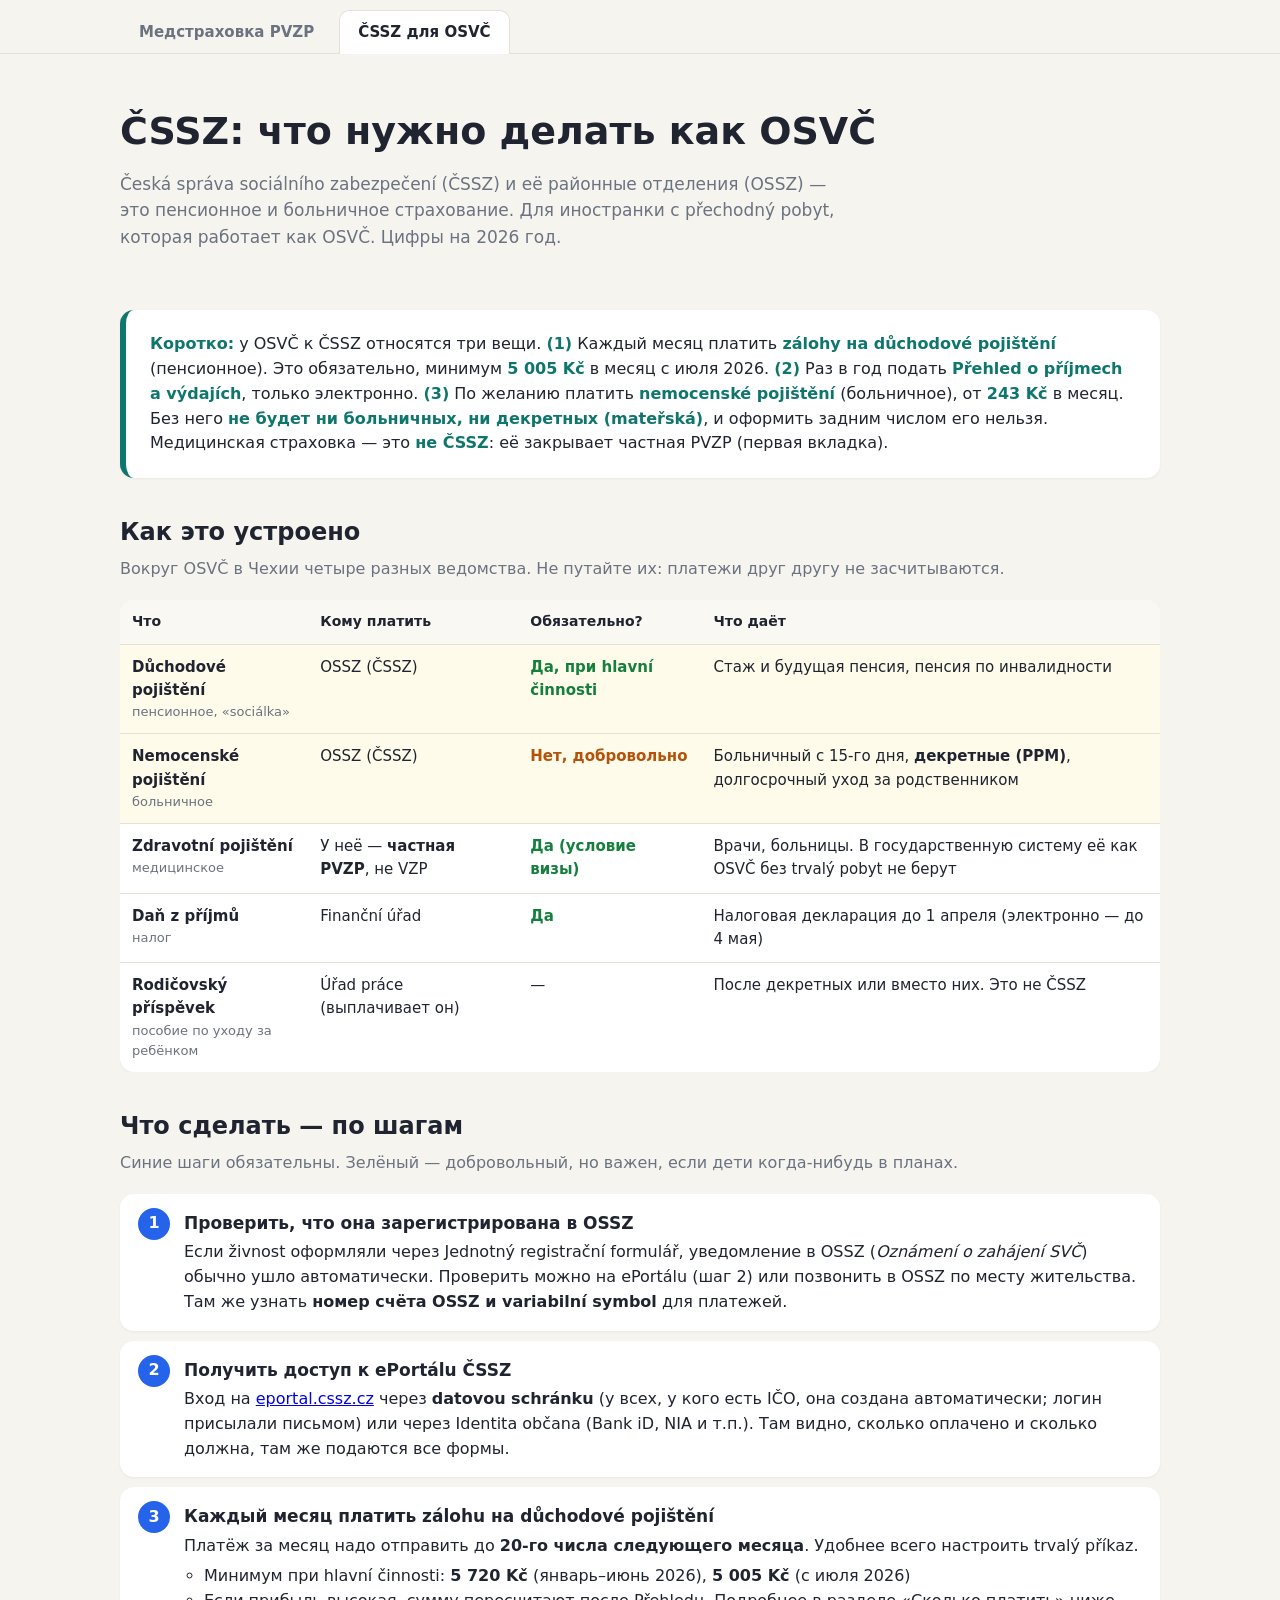
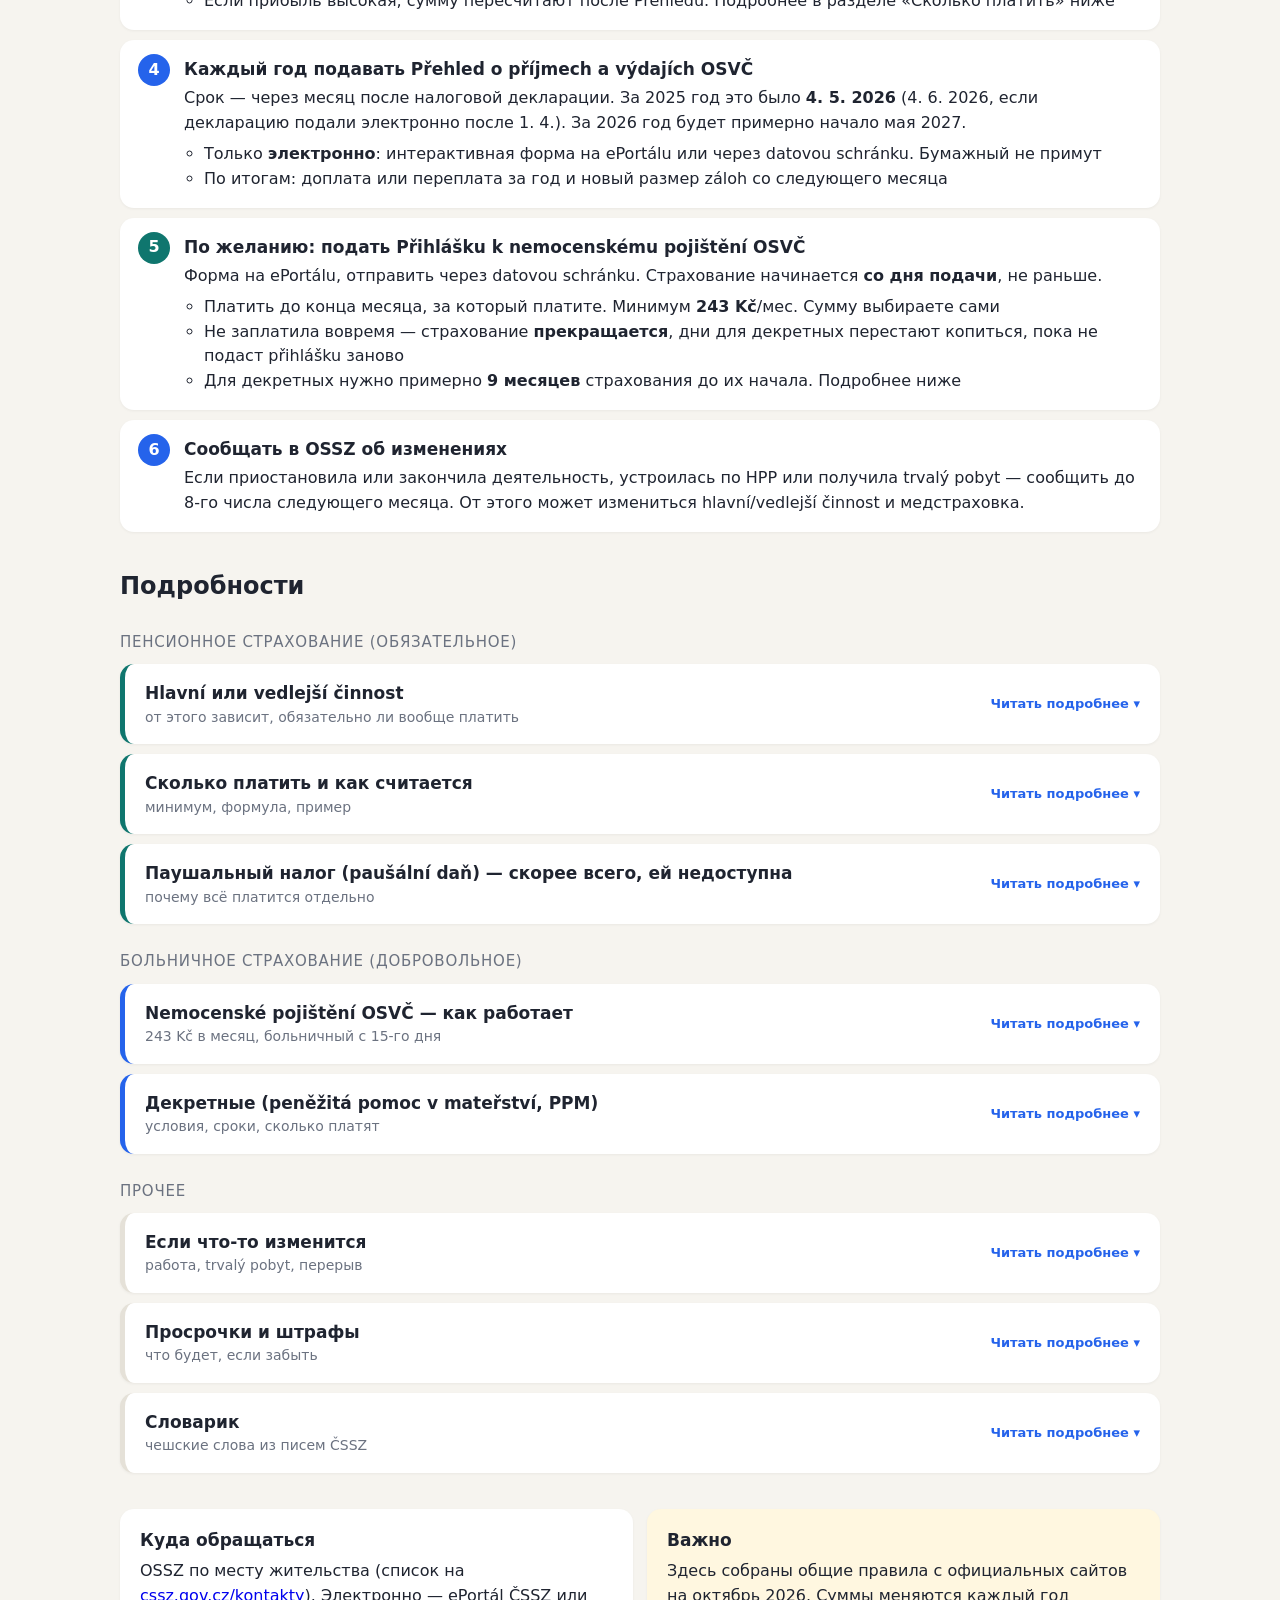
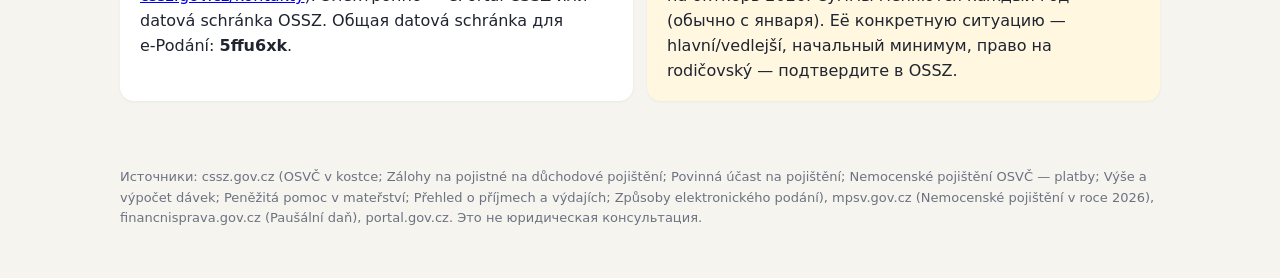
==== cssz.html @ 10070c62 "Add ČSSZ tab for OSVČ, move styles to style.css Co-authored-by: Cursor <cursoragent@cursor.com>" ====
<!DOCTYPE html>
<html lang="ru">
<head>
<meta charset="UTF-8">
<meta name="viewport" content="width=device-width, initial-scale=1">
<title>ČSSZ для OSVČ — что нужно делать</title>
<link rel="stylesheet" href="style.css">
</head>
<body>
<nav class="tabs"><div class="wrap">
  <a href="index.html">Медстраховка PVZP</a>
  <a href="cssz.html" class="on">ČSSZ для OSVČ</a>
</div></nav>
<div class="wrap">

<header>
  <h1>ČSSZ: что нужно делать как OSVČ</h1>
  <p>Česká správa sociálního zabezpečení (ČSSZ) и её районные отделения (OSSZ) — это пенсионное и больничное страхование.
     Для иностранки с přechodný pobyt, которая работает как OSVČ. Цифры на 2026 год.</p>
</header>

<section>
  <div class="tldr">
    <b>Коротко:</b> у OSVČ к ČSSZ относятся три вещи.
    <b>(1)</b> Каждый месяц платить <b>zálohy на důchodové pojištění</b> (пенсионное). Это обязательно, минимум
    <b>5 005 Kč</b> в месяц с июля 2026.
    <b>(2)</b> Раз в год подать <b>Přehled o příjmech a výdajích</b>, только электронно.
    <b>(3)</b> По желанию платить <b>nemocenské pojištění</b> (больничное), от <b>243 Kč</b> в месяц. Без него
    <b>не будет ни больничных, ни декретных (mateřská)</b>, и оформить задним числом его нельзя.
    Медицинская страховка — это <b>не ČSSZ</b>: её закрывает частная PVZP (первая вкладка).
  </div>
</section>

<section>
  <h2>Как это устроено</h2>
  <p class="sub">Вокруг OSVČ в Чехии четыре разных ведомства. Не путайте их: платежи друг другу не засчитываются.</p>
  <div class="scroll">
  <table>
    <tr><th>Что</th><th>Кому платить</th><th>Обязательно?</th><th>Что даёт</th></tr>
    <tr class="hl"><td><b>Důchodové pojištění</b><span class="small">пенсионное, «sociálka»</span></td><td>OSSZ (ČSSZ)</td><td class="y">Да, при hlavní činnosti</td><td>Стаж и будущая пенсия, пенсия по инвалидности</td></tr>
    <tr class="hl"><td><b>Nemocenské pojištění</b><span class="small">больничное</span></td><td>OSSZ (ČSSZ)</td><td class="m">Нет, добровольно</td><td>Больничный с 15-го дня, <b>декретные (PPM)</b>, долгосрочный уход за родственником</td></tr>
    <tr><td><b>Zdravotní pojištění</b><span class="small">медицинское</span></td><td>У неё — <b>частная PVZP</b>, не VZP</td><td class="y">Да (условие визы)</td><td>Врачи, больницы. В государственную систему её как OSVČ без trvalý pobyt не берут</td></tr>
    <tr><td><b>Daň z příjmů</b><span class="small">налог</span></td><td>Finanční úřad</td><td class="y">Да</td><td>Налоговая декларация до 1 апреля (электронно — до 4 мая)</td></tr>
    <tr><td><b>Rodičovský příspěvek</b><span class="small">пособие по уходу за ребёнком</span></td><td>Úřad práce (выплачивает он)</td><td>—</td><td>После декретных или вместо них. Это не ČSSZ</td></tr>
  </table>
  </div>
</section>

<section>
  <h2>Что сделать — по шагам</h2>
  <p class="sub">Синие шаги обязательны. Зелёный — добровольный, но важен, если дети когда‑нибудь в планах.</p>
  <ol class="steps">
    <li>
      <b class="t">Проверить, что она зарегистрирована в OSSZ</b>
      Если živnost оформляли через Jednotný registrační formulář, уведомление в OSSZ (<i>Oznámení o zahájení SVČ</i>)
      обычно ушло автоматически. Проверить можно на ePortálu (шаг 2) или позвонить в OSSZ по месту жительства.
      Там же узнать <b>номер счёта OSSZ и variabilní symbol</b> для платежей.
    </li>
    <li>
      <b class="t">Получить доступ к ePortálu ČSSZ</b>
      Вход на <a href="https://eportal.cssz.cz" target="_blank" rel="noopener">eportal.cssz.cz</a> через
      <b>datovou schránku</b> (у всех, у кого есть IČO, она создана автоматически; логин присылали письмом) или через
      Identita občana (Bank iD, NIA и т.п.). Там видно, сколько оплачено и сколько должна, там же подаются все формы.
    </li>
    <li>
      <b class="t">Каждый месяц платить zálohu на důchodové pojištění</b>
      Платёж за месяц надо отправить до <b>20-го числа следующего месяца</b>. Удобнее всего настроить trvalý příkaz.
      <ul>
        <li>Минимум при hlavní činnosti: <b>5 720 Kč</b> (январь–июнь 2026), <b>5 005 Kč</b> (с июля 2026)</li>
        <li>Если прибыль высокая, сумму пересчитают после Přehledu. Подробнее в разделе «Сколько платить» ниже</li>
      </ul>
    </li>
    <li>
      <b class="t">Каждый год подавать Přehled o příjmech a výdajích OSVČ</b>
      Срок — через месяц после налоговой декларации. За 2025 год это было <b>4. 5. 2026</b>
      (4. 6. 2026, если декларацию подали электронно после 1. 4.). За 2026 год будет примерно начало мая 2027.
      <ul>
        <li>Только <b>электронно</b>: интерактивная форма на ePortálu или через datovou schránku. Бумажный не примут</li>
        <li>По итогам: доплата или переплата за год и новый размер záloh со следующего месяца</li>
      </ul>
    </li>
    <li class="opt">
      <b class="t">По желанию: подать Přihlášku k nemocenskému pojištění OSVČ</b>
      Форма на ePortálu, отправить через datovou schránku. Страхование начинается <b>со дня подачи</b>, не раньше.
      <ul>
        <li>Платить до конца месяца, за который платите. Минимум <b>243 Kč</b>/мес. Сумму выбираете сами</li>
        <li>Не заплатила вовремя — страхование <b>прекращается</b>, дни для декретных перестают копиться, пока не подаст přihlášku заново</li>
        <li>Для декретных нужно примерно <b>9 месяцев</b> страхования до их начала. Подробнее ниже</li>
      </ul>
    </li>
    <li>
      <b class="t">Сообщать в OSSZ об изменениях</b>
      Если приостановила или закончила деятельность, устроилась по HPP или получила trvalý pobyt — сообщить
      до 8-го числа следующего месяца. От этого может измениться hlavní/vedlejší činnost и медстраховка.
    </li>
  </ol>
</section>

<section>
  <h2>Подробности</h2>

  <div class="group-title">Пенсионное страхование (обязательное)</div>

  <details class="acc full">
    <summary><span>Hlavní или vedlejší činnost<span class="s">от этого зависит, обязательно ли вообще платить</span></span></summary>
    <div class="body">
      <p>По умолчанию OSVČ — это <b>hlavní činnost</b> (основная деятельность): zálohy надо платить каждый месяц, даже если доход нулевой.</p>
      <h4>Деятельность считается vedlejší (побочной), если параллельно она:</h4>
      <ul>
        <li>работает по трудовому договору (участвует в пенсионном страховании как сотрудник)</li>
        <li>получает декретные (PPM) или rodičovský příspěvek, либо ухаживает за ребёнком до 4 лет</li>
        <li>учится как «nezaopatřené dítě» (до 26 лет; в её случае, скорее всего, уже не подходит)</li>
        <li>получает пенсию по старости или инвалидности, ухаживает за зависимым человеком и т.п.</li>
      </ul>
      <h4>Что даёт vedlejší</h4>
      <ul>
        <li>Платить нужно, только если годовая прибыль выше <b>rozhodná částka</b>: в 2026 году это <b>117 521 Kč</b>
            (минус 9 794 Kč за каждый месяц без деятельности)</li>
        <li>Если платить, минимум <b>1 574 Kč</b>/мес</li>
        <li>Тип деятельности на текущий год указывается в Přehledu (раздел F)</li>
      </ul>
      <p class="src">Источник: cssz.gov.cz — «Povinná účast na pojištění», «OSVČ v kostce».</p>
    </div>
  </details>

  <details class="acc full">
    <summary><span>Сколько платить и как считается<span class="s">минимум, формула, пример</span></span></summary>
    <div class="body">
      <table>
        <tr><th>Минимальная záloha 2026</th><th class="c">янв–июнь</th><th class="c">с июля</th></tr>
        <tr><td>Hlavní činnost</td><td class="c">5 720 Kč</td><td class="c"><b>5 005 Kč</b></td></tr>
        <tr><td>Hlavní, если начала деятельность и 20 лет до этого не вела</td><td class="c" colspan="2">3 575 Kč <span class="small">уточнить в OSSZ, подходит ли ей</span></td></tr>
        <tr><td>Vedlejší (если обязательна)</td><td class="c" colspan="2">1 574 Kč</td></tr>
      </table>
      <h4>Формула</h4>
      <p>База = 55 % от прибыли (доходы − расходы, т.е. dílčí základ daně). Взнос = 29,2 % от базы.
         Если база в пересчёте на месяц меньше минимума (17 139 Kč с июля 2026), платится минимум.</p>
      <h4>Пример</h4>
      <ul>
        <li>Прибыль за год 300 000 Kč → база 165 000 Kč → 13 750 Kč в месяц. Это меньше минимума, значит платится <b>минимум</b></li>
        <li>Больше минимума платят примерно при прибыли выше <b>374 000 Kč</b> в год</li>
        <li>Если zálohy были меньше итогового взноса, разницу надо доплатить в течение 8 дней после подачи Přehledu</li>
      </ul>
      <h4>Когда платить не нужно</h4>
      <ul>
        <li>За месяцы, когда весь месяц получала больничный (включая первые 14 дней) или декретные (PPM) от ČSSZ как OSVČ</li>
        <li>За месяцы, когда деятельность приостановлена (přerušení živnosti, о чём надо сообщить в OSSZ)</li>
      </ul>
      <p class="src">Источник: cssz.gov.cz — «Zálohy na pojistné na důchodové pojištění», «Informace pro OSVČ o změně pojistného od 1. 7. 2026».</p>
    </div>
  </details>

  <details class="acc full">
    <summary><span>Паушальный налог (paušální daň) — скорее всего, ей недоступна<span class="s">почему всё платится отдельно</span></span></summary>
    <div class="body">
      <p>Паушальный режим — это один платёж в налоговую вместо налога, пенсионного и медицинского страхования
         (I. pásmo — 9 162 Kč/мес в 2026). По закону он только для OSVČ, которые участвуют в <b>государственном</b>
         медицинском страховании. Иностранка без trvalý pobyt в нём не участвует (у неё частная PVZP), поэтому этот
         режим ей, скорее всего, <b>не подходит</b>.</p>
      <p>Значит, для неё схема стандартная: zálohy в OSSZ, Přehled в ČSSZ, декларация в Finanční úřad.
         Если в будущем появится trvalý pobyt или HPP, вопрос можно пересмотреть.</p>
      <p class="src">Источник: financnisprava.gov.cz — «Paušální daň — obecné informace» (условия вступления в режим). Окончательно уточнить в Finanční úřad.</p>
    </div>
  </details>

  <div class="group-title">Больничное страхование (добровольное)</div>

  <details class="acc addon">
    <summary><span>Nemocenské pojištění OSVČ — как работает<span class="s">243 Kč в месяц, больничный с 15-го дня</span></span></summary>
    <div class="body">
      <ul>
        <li>Ставка <b>2,7 %</b> от базы, которую выбираете сами. Минимум база 9 000 Kč, то есть <b>243 Kč</b>/мес</li>
        <li>Максимум зависит от последнего Přehledu. Если его ещё не было — до 662 Kč/мес (база 24 484 Kč)</li>
        <li>Платить до <b>последнего дня месяца</b>, за который платите. За первый месяц можно заплатить до конца следующего</li>
        <li>Просрочка — участие прекращается. Недоплату до минимума можно доплатить до конца следующего месяца</li>
        <li><b>Больничный (nemocenské)</b> — с 15-го дня болезни, если страховка длилась хотя бы 3 месяца. Первые 14 дней не оплачиваются</li>
        <li>Чем больше платите, тем больше пособие. Но считается среднее за <b>12 месяцев</b> до события, поэтому повышать надо заранее</li>
        <li>Платёж в паушальный режим больничное не включает. Оно всегда отдельно</li>
      </ul>
      <p class="src">Источник: cssz.gov.cz — «Nemocenské pojištění OSVČ — platby pojistného», «Výše a výpočet dávek».</p>
    </div>
  </details>

  <details class="acc addon">
    <summary><span>Декретные (peněžitá pomoc v mateřství, PPM)<span class="s">условия, сроки, сколько платят</span></span></summary>
    <div class="body">
      <h4>Условия для OSVČ (оба одновременно)</h4>
      <ul>
        <li>За последние <b>2 года</b> хотя бы <b>270 дней</b> участия в больничном страховании (можно складывать с работой по найму в ЧР)</li>
        <li>За последний <b>1 год</b> хотя бы <b>180 дней</b> страхования именно как OSVČ</li>
        <li>В день начала декретных страхование ещё должно действовать</li>
      </ul>
      <p>Раньше больничного страхования в ЧР у неё не было, поэтому реально нужно примерно <b>9 месяцев (270 дней) платежей</b>
         до <b>начала</b> декретных. Декретные начинаются за 6–8 недель до предполагаемых родов.</p>
      <h4>Сколько и как долго</h4>
      <ul>
        <li><b>28 недель</b> (37 при двойне), 70 % от «урезанного» среднего дневного дохода</li>
        <li>При минимальных 243 Kč/мес — около <b>6 200 Kč в месяц</b>, около <b>41 000 Kč</b> за весь период</li>
        <li>При 500 Kč/мес — около 12 800 Kč в месяц. При 662 Kč — около 17 000 Kč</li>
        <li>Пока получает PPM, пенсионные zálohy и больничное за эти полные месяцы платить не нужно</li>
      </ul>
      <h4>Если нет PPM</h4>
      <p>Без больничного страхования декретных не будет. Можно сразу оформить <b>rodičovský příspěvek</b> в Úřad práce
         (в 2026 году до 350 000 Kč на ребёнка в целом). Есть ли на него право у иностранки с přechodný pobyt, жены гражданина ЧР,
         надо уточнить на Úřad práce до того, как на это рассчитывать.</p>
      <div class="note warn" style="margin-top:12px">
        <b>Практический вывод:</b> если дети в планах, больничное лучше оформить <b>как можно раньше</b>. Это 243 Kč в месяц, а без него
        декретных не будет вообще. Тот же принцип, что и с ожиданием в 8 месяцев для родов в PVZP Exclusive: оба срока идут с начала.
      </div>
      <p class="src">Источник: cssz.gov.cz — «Peněžitá pomoc v mateřství»; mpsv.gov.cz — «Nemocenské pojištění v roce 2026»; примерные суммы — калькулятор e15.cz.</p>
    </div>
  </details>

  <div class="group-title">Прочее</div>

  <details class="acc">
    <summary><span>Если что-то изменится<span class="s">работа, trvalý pobyt, перерыв</span></span></summary>
    <div class="body">
      <ul>
        <li><b>Устроилась по HPP в чешскую фирму</b> — попадает в государственное медстрахование через работодателя (частная PVZP станет не нужна).
            Её OSVČ станет vedlejší, и, может быть, пенсионное можно будет не платить (если прибыль ниже rozhodná částka)</li>
        <li><b>Получила trvalý pobyt</b> — попадает в государственное медстрахование. Тогда как OSVČ ещё платит zálohy в
            zdravotní pojišťovnu и подаёт Přehled туда же</li>
        <li><b>Приостановила živnost</b> — сообщить в OSSZ. На это время zálohy не начисляются</li>
        <li><b>Уезжает надолго</b> — посоветоваться в OSSZ: обязанности не прекращаются сами</li>
      </ul>
      <p>Между ЧР и Украиной есть договор о социальном обеспечении, поэтому стаж в Украине может учитываться при пенсии.
         Подробности — в OSSZ или на cssz.gov.cz в разделе о международных договорах.</p>
    </div>
  </details>

  <details class="acc">
    <summary><span>Просрочки и штрафы<span class="s">что будет, если забыть</span></span></summary>
    <div class="body">
      <ul>
        <li>Просрочка zálohy — за каждый день начисляется <b>penále</b>. Долг видно на ePortálu в «Stav pohledávek»</li>
        <li>Не подала Přehled — штраф, и OSSZ сама может установить взнос</li>
        <li>Не заплатила больничное вовремя — участие прекращается. Пока не подаст přihlášku заново, дни для декретных не копятся</li>
      </ul>
    </div>
  </details>

  <details class="acc">
    <summary><span>Словарик<span class="s">чешские слова из писем ČSSZ</span></span></summary>
    <div class="body">
      <table>
        <tr><td><b>OSSZ / PSSZ</b></td><td>Районное отделение ČSSZ (в Праге — PSSZ). Её «správa» — по месту жительства</td></tr>
        <tr><td><b>Záloha na pojistné</b></td><td>Ежемесячный авансовый платёж</td></tr>
        <tr><td><b>Přehled o příjmech a výdajích</b></td><td>Годовой отчёт о доходах и расходах для ČSSZ</td></tr>
        <tr><td><b>Vyměřovací základ</b></td><td>База, от которой считается взнос</td></tr>
        <tr><td><b>Rozhodná částka</b></td><td>Порог прибыли для обязательного взноса при vedlejší činnosti</td></tr>
        <tr><td><b>SVČ</b></td><td>Samostatná výdělečná činnost — сама предпринимательская деятельность</td></tr>
        <tr><td><b>NP / DP</b></td><td>Nemocenské / důchodové pojištění</td></tr>
        <tr><td><b>PPM</b></td><td>Peněžitá pomoc v mateřství — декретные</td></tr>
        <tr><td><b>Datová schránka</b></td><td>Государственный электронный ящик. Письма из него считаются доставленными через 10 дней, даже если не открывали</td></tr>
        <tr><td><b>Penále</b></td><td>Пеня за просрочку</td></tr>
      </table>
    </div>
  </details>
</section>

<section>
  <div class="notes">
    <div class="note">
      <h3>Куда обращаться</h3>
      <p>OSSZ по месту жительства (список на <a href="https://www.cssz.gov.cz/kontakty" target="_blank" rel="noopener">cssz.gov.cz/kontakty</a>).
         Электронно — ePortál ČSSZ или datová schránka OSSZ. Общая datová schránka для e‑Podání: <b>5ffu6xk</b>.</p>
    </div>
    <div class="note warn">
      <h3>Важно</h3>
      <p>Здесь собраны общие правила с официальных сайтов на октябрь 2026. Суммы меняются каждый год (обычно с января).
         Её конкретную ситуацию — hlavní/vedlejší, начальный минимум, право на rodičovský — подтвердите в OSSZ.</p>
    </div>
  </div>
</section>

<footer>
  Источники: cssz.gov.cz (OSVČ v kostce; Zálohy na pojistné na důchodové pojištění; Povinná účast na pojištění; Nemocenské pojištění OSVČ — platby;
  Výše a výpočet dávek; Peněžitá pomoc v mateřství; Přehled o příjmech a výdajích; Způsoby elektronického podání), mpsv.gov.cz (Nemocenské pojištění v roce 2026),
  financnisprava.gov.cz (Paušální daň), portal.gov.cz. Это не юридическая консультация.
</footer>

</div>
</body>
</html>
---- style.css ----
﻿:root {
  --bg: #f6f4ef;
  --card: #ffffff;
  --ink: #1f2430;
  --muted: #6b7280;
  --line: #e5e1d8;
  --basic: #c2410c;
  --basic-soft: #fff1e8;
  --full: #0f766e;
  --full-soft: #e6f6f3;
  --accent: #2563eb;
  --warn: #b45309;
  --warn-soft: #fff7e0;
  --ok: #15803d;
  --no: #b91c1c;
  --radius: 14px;
}
* { box-sizing: border-box; }
body {
  margin: 0;
  font-family: "Segoe UI", system-ui, -apple-system, Roboto, Arial, sans-serif;
  background: var(--bg);
  color: var(--ink);
  line-height: 1.55;
}
.wrap { max-width: 1080px; margin: 0 auto; padding: 0 20px; }
.tabs { position: sticky; top: 0; z-index: 10; background: var(--bg); border-bottom: 1px solid var(--line); }
.tabs .wrap { display: flex; gap: 6px; padding-top: 10px; }
.tabs a {
  padding: 10px 18px; border-radius: 10px 10px 0 0; text-decoration: none; color: var(--muted);
  font-weight: 600; font-size: 15px; border: 1px solid transparent; border-bottom: 0; margin-bottom: -1px;
}
.tabs a:hover { color: var(--ink); }
.tabs a.on { background: var(--card); color: var(--ink); border-color: var(--line); }
.steps { counter-reset: st; list-style: none; padding: 0; margin: 0; }
.steps > li {
  counter-increment: st; position: relative; background: var(--card); border-radius: var(--radius);
  padding: 16px 20px 16px 64px; margin-bottom: 10px; box-shadow: 0 1px 3px rgba(0,0,0,.05);
}
.steps > li::before {
  content: counter(st); position: absolute; left: 18px; top: 14px; width: 32px; height: 32px; border-radius: 50%;
  background: var(--accent); color: #fff; font-weight: 700; display: flex; align-items: center; justify-content: center;
}
.steps > li b.t { display: block; font-size: 17px; margin-bottom: 4px; }
.steps > li.opt::before { background: var(--full); }
.steps > li ul { margin: 6px 0 0; padding-left: 20px; }
header { padding: 48px 0 24px; }
header h1 { font-size: clamp(26px, 4vw, 38px); margin: 0 0 10px; }
header p { color: var(--muted); margin: 0; max-width: 720px; font-size: 17px; }
section { margin: 36px 0; }
h2 { font-size: 24px; margin: 0 0 6px; }
.sub { color: var(--muted); margin: 0 0 18px; }

.tldr {
  background: var(--card); border-radius: var(--radius); padding: 22px 24px;
  border-left: 6px solid var(--full); box-shadow: 0 1px 3px rgba(0,0,0,.05);
}
.tldr b { color: var(--full); }

.families { display: grid; grid-template-columns: 1fr 1fr; gap: 16px; }
.family { border-radius: var(--radius); padding: 20px 22px; }
.family.basic { background: var(--basic-soft); border: 1px solid #f6cdb3; }
.family.full { background: var(--full-soft); border: 1px solid #b6e3da; }
.family h3 { margin: 0 0 6px; font-size: 19px; }
.family.basic h3 { color: var(--basic); }
.family.full h3 { color: var(--full); }
.family .analogy { font-style: italic; color: var(--muted); margin-bottom: 8px; }
.family ul { margin: 8px 0 0; padding-left: 20px; }

.plans { display: grid; grid-template-columns: repeat(4, 1fr); gap: 14px; }
.plan {
  background: var(--card); border-radius: var(--radius); padding: 18px;
  border: 2px solid transparent; cursor: pointer; position: relative;
  box-shadow: 0 1px 3px rgba(0,0,0,.06); transition: transform .12s, border-color .12s;
  display: flex; flex-direction: column;
}
.plan:hover { transform: translateY(-2px); }
.plan.selected { border-color: var(--accent); }
.plan .tag {
  font-size: 12px; font-weight: 600; text-transform: uppercase; letter-spacing: .04em;
  padding: 3px 8px; border-radius: 999px; align-self: flex-start;
}
.plan.basic .tag { background: var(--basic-soft); color: var(--basic); }
.plan.full .tag { background: var(--full-soft); color: var(--full); }
.plan h3 { margin: 10px 0 2px; font-size: 18px; }
.plan .cz { color: var(--muted); font-size: 13px; }
.plan .price { font-size: 26px; font-weight: 700; margin: 12px 0 0; }
.plan .month { color: var(--muted); font-size: 14px; }
.plan ul { padding-left: 18px; margin: 12px 0 0; font-size: 14px; flex: 1; }
.plan li { margin-bottom: 4px; }
.plan .badge {
  position: absolute; top: -11px; right: 12px; background: var(--full); color: #fff;
  font-size: 12px; font-weight: 600; padding: 3px 10px; border-radius: 999px;
}
.plan .pick {
  margin-top: 14px; padding: 9px; border-radius: 10px; border: 1px solid var(--line);
  background: #fafafa; font-weight: 600; text-align: center; font-size: 14px;
}
.plan.selected .pick { background: var(--accent); color: #fff; border-color: var(--accent); }

table { width: 100%; border-collapse: collapse; background: var(--card); border-radius: var(--radius); overflow: hidden; box-shadow: 0 1px 3px rgba(0,0,0,.05); }
th, td { padding: 11px 12px; text-align: left; border-bottom: 1px solid var(--line); vertical-align: top; font-size: 15px; }
th { background: #faf8f3; font-size: 14px; }
td.c, th.c { text-align: center; }
tr:last-child td { border-bottom: 0; }
tr.hl td { background: #fffbea; }
.y { color: var(--ok); font-weight: 600; }
.n { color: var(--no); font-weight: 600; }
.m { color: var(--warn); font-weight: 600; }
.small { font-size: 13px; color: var(--muted); font-weight: 400; display: block; }
.scroll { overflow-x: auto; }

.quiz { background: var(--card); border-radius: var(--radius); padding: 22px 24px; box-shadow: 0 1px 3px rgba(0,0,0,.05); }
.q { margin-bottom: 18px; }
.q > p { margin: 0 0 8px; font-weight: 600; }
.q .hint { font-weight: 400; color: var(--muted); font-size: 14px; }
.opts { display: flex; flex-wrap: wrap; gap: 8px; }
.opts label {
  border: 1px solid var(--line); border-radius: 999px; padding: 7px 14px; cursor: pointer;
  font-size: 15px; background: #fbfbfa; user-select: none;
}
.opts input { display: none; }
.opts input:checked + span { color: #fff; }
.opts label:has(input:checked) { background: var(--accent); border-color: var(--accent); color: #fff; }
.result {
  margin-top: 10px; padding: 18px 20px; border-radius: 12px; background: #f1f5ff;
  border: 1px solid #c9d7fb; display: none;
}
.result.show { display: block; }
.result h3 { margin: 0 0 8px; }
.result ul { margin: 6px 0 0; padding-left: 20px; }

.timeline { background: var(--card); border-radius: var(--radius); padding: 22px 24px; box-shadow: 0 1px 3px rgba(0,0,0,.05); }
.bar { display: grid; grid-template-columns: repeat(12, 1fr); gap: 3px; margin: 14px 0 6px; }
.bar div { height: 34px; border-radius: 6px; display: flex; align-items: center; justify-content: center; font-size: 12px; font-weight: 600; color: #fff; }
.bar .w1 { background: #f59e0b; }
.bar .w2 { background: #fbbf24; color: #5b3b00; }
.bar .ok { background: var(--full); }
.legend { display: flex; flex-wrap: wrap; gap: 16px; font-size: 14px; color: var(--muted); }
.legend i { display: inline-block; width: 12px; height: 12px; border-radius: 3px; margin-right: 6px; vertical-align: -1px; }

.notes { display: grid; grid-template-columns: 1fr 1fr; gap: 14px; }
.note { background: var(--card); border-radius: var(--radius); padding: 18px 20px; box-shadow: 0 1px 3px rgba(0,0,0,.05); }
.note h3 { margin: 0 0 6px; font-size: 17px; }
.note.warn { background: var(--warn-soft); }
.note p { margin: 6px 0 0; }

.mail { background: var(--card); border-radius: var(--radius); padding: 22px 24px; box-shadow: 0 1px 3px rgba(0,0,0,.05); }
.mail .row { display: grid; grid-template-columns: 1fr 1fr; gap: 12px; margin-bottom: 12px; }
.mail label.f { display: block; font-size: 14px; color: var(--muted); }
.mail input[type=text], .mail input[type=date], .mail select {
  width: 100%; padding: 9px 10px; border: 1px solid var(--line); border-radius: 8px; font: inherit; margin-top: 4px;
}
.checks label { display: block; margin: 6px 0; font-size: 15px; }
textarea {
  width: 100%; min-height: 300px; padding: 14px; border-radius: 10px; border: 1px solid var(--line);
  font: 14px/1.5 Consolas, "Courier New", monospace; background: #fbfbfa; margin-top: 12px;
}
button {
  background: var(--accent); color: #fff; border: 0; border-radius: 10px; padding: 10px 18px;
  font: inherit; font-weight: 600; cursor: pointer; margin-top: 10px;
}
button:hover { filter: brightness(1.08); }
.plan .more { margin-top: 10px; font-size: 14px; color: var(--accent); text-decoration: none; font-weight: 600; }
.plan .more:hover { text-decoration: underline; }

.group-title { font-size: 15px; text-transform: uppercase; letter-spacing: .05em; color: var(--muted); margin: 26px 0 10px; }
details.acc {
  background: var(--card); border-radius: var(--radius); margin-bottom: 10px;
  box-shadow: 0 1px 3px rgba(0,0,0,.05); border-left: 5px solid var(--line);
  scroll-margin-top: 70px;
}
details.acc.basic { border-left-color: var(--basic); }
details.acc.full { border-left-color: var(--full); }
details.acc.addon { border-left-color: var(--accent); }
details.acc summary {
  cursor: pointer; padding: 16px 20px; font-weight: 600; font-size: 17px; list-style: none;
  display: flex; justify-content: space-between; align-items: center; gap: 12px;
}
details.acc summary::-webkit-details-marker { display: none; }
details.acc summary::after { content: "Читать подробнее ▾"; font-size: 13px; color: var(--accent); white-space: nowrap; }
details.acc[open] summary::after { content: "Свернуть ▴"; }
details.acc summary .s { display: block; font-weight: 400; font-size: 14px; color: var(--muted); }
details.acc .body { padding: 0 22px 20px; }
details.acc .body h4 { margin: 18px 0 6px; font-size: 16px; }
details.acc .body ul { margin: 4px 0; padding-left: 20px; }
details.acc .body li { margin-bottom: 4px; }
details.acc .body table { box-shadow: none; border: 1px solid var(--line); margin: 8px 0; }
.src { font-size: 13px; color: var(--muted); margin-top: 14px; }
.pill { display: inline-block; font-size: 12px; padding: 2px 8px; border-radius: 999px; margin: 2px 4px 2px 0; }
.pill.ok { background: #e7f6ec; color: var(--ok); }
.pill.dang { background: var(--warn-soft); color: var(--warn); }
.pill.ext { background: #fde8e8; color: var(--no); }
.pill.none { background: #eee; color: #555; }
.cols3 { display: grid; grid-template-columns: repeat(4, 1fr); gap: 12px; }
.cols3 > div { background: #fbfaf7; border-radius: 10px; padding: 12px; font-size: 14px; }
@media (max-width: 900px) { .cols3 { grid-template-columns: 1fr 1fr; } }

footer { color: var(--muted); font-size: 13px; padding: 30px 0 50px; }

@media (max-width: 900px) {
  .plans { grid-template-columns: 1fr 1fr; }
  .families, .notes, .mail .row { grid-template-columns: 1fr; }
}
@media (max-width: 520px) {
  .plans { grid-template-columns: 1fr; }
}
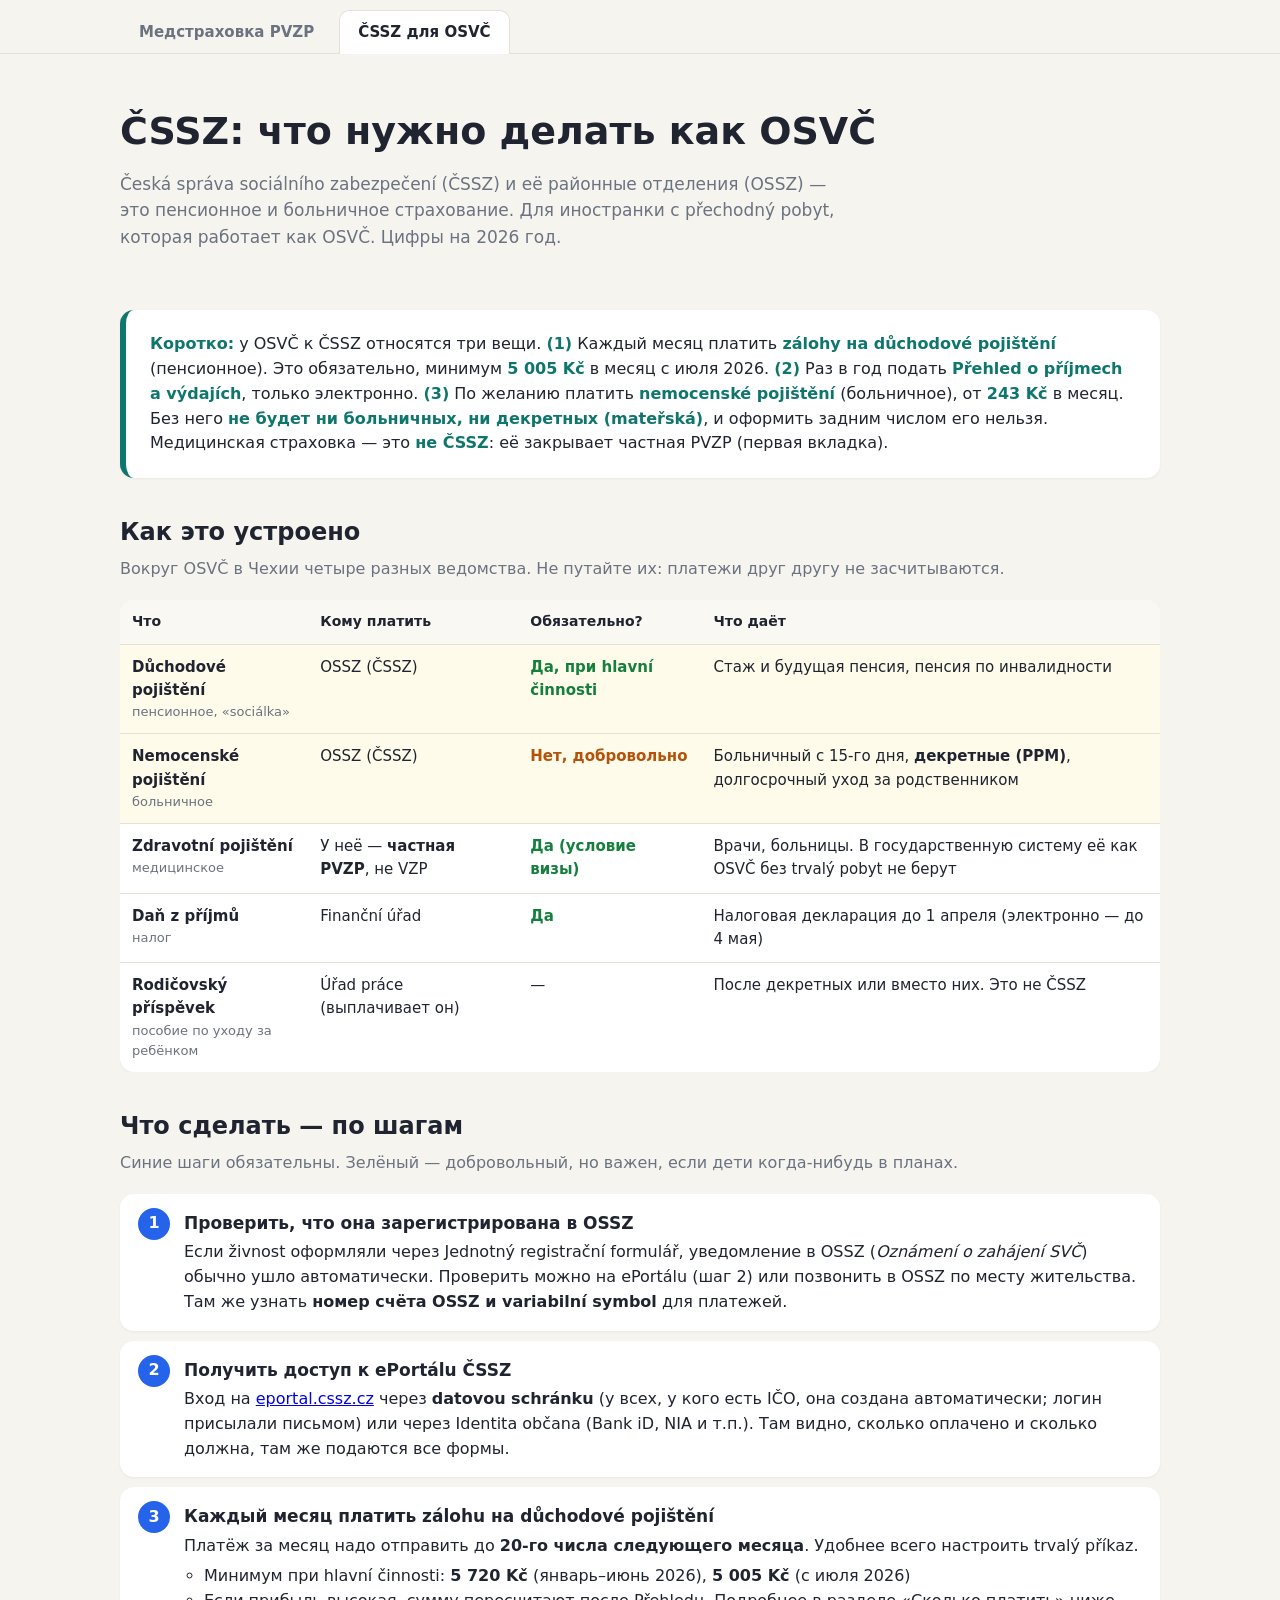
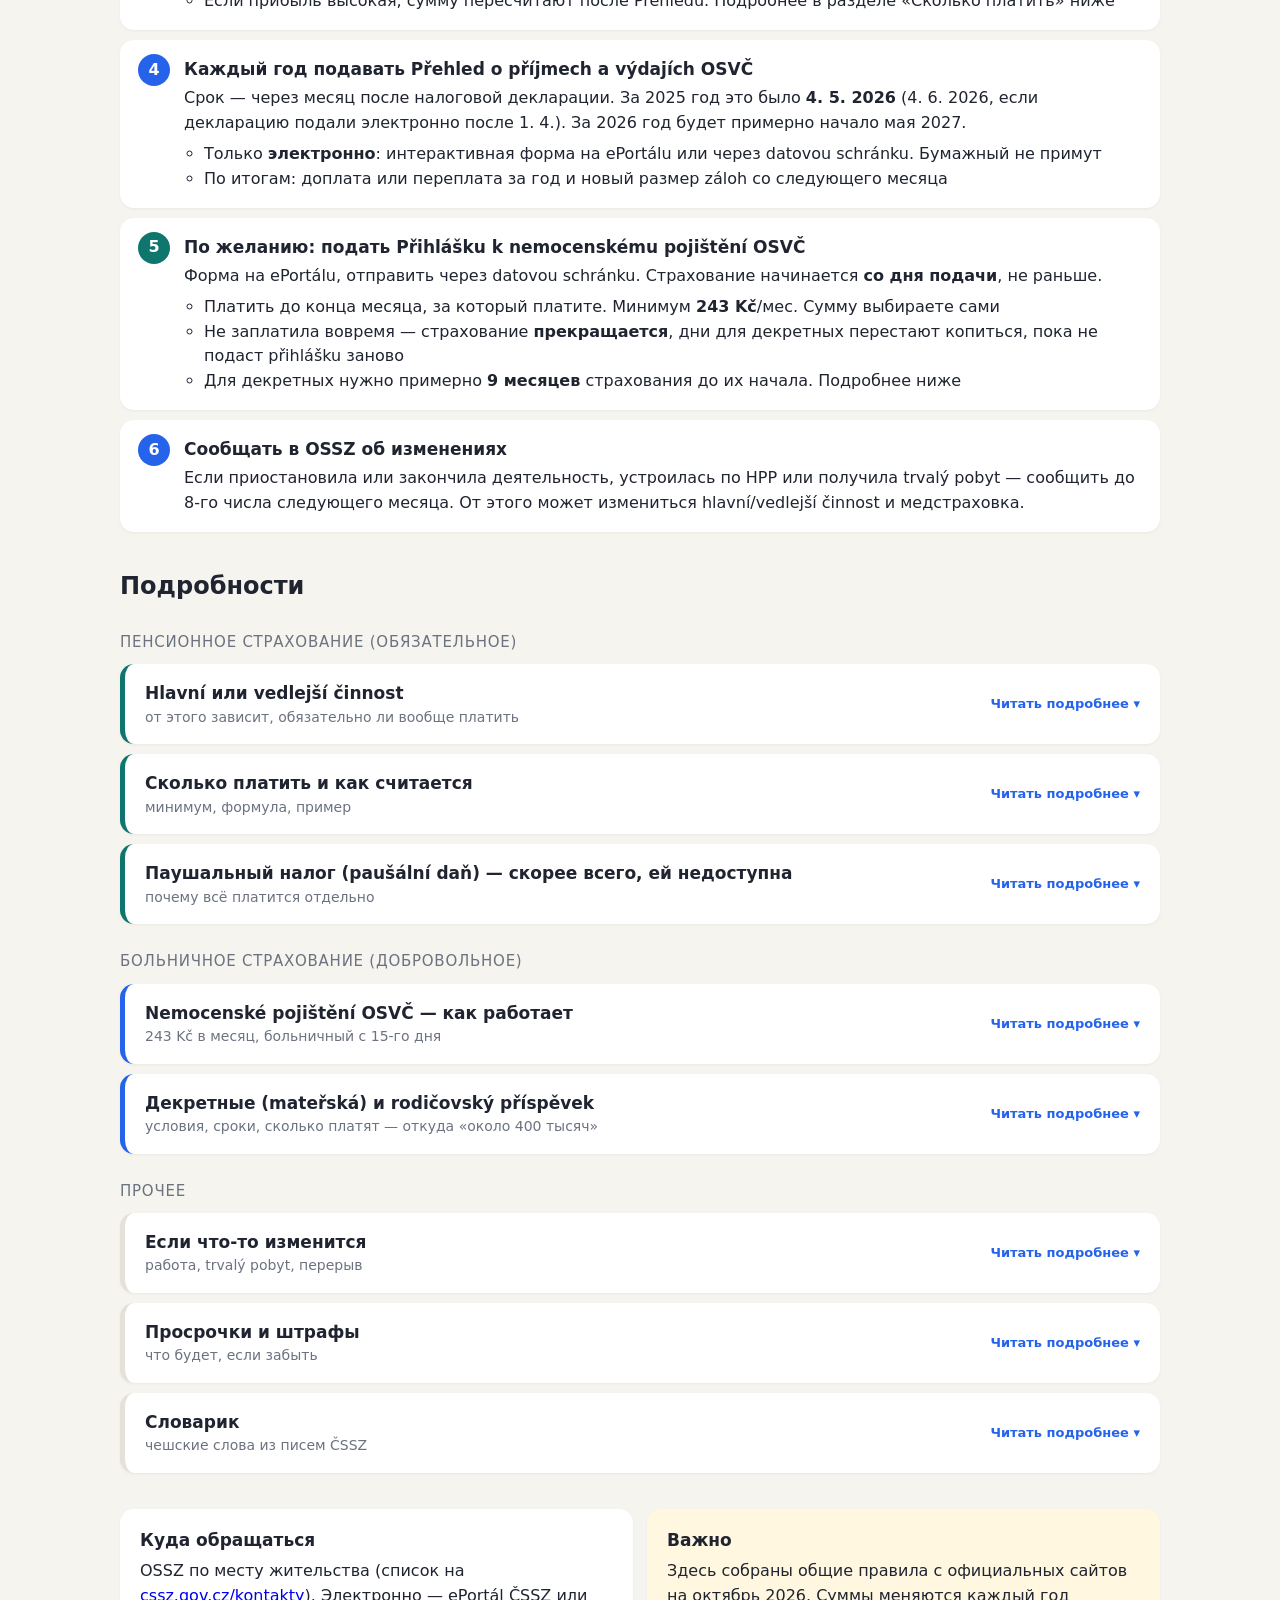
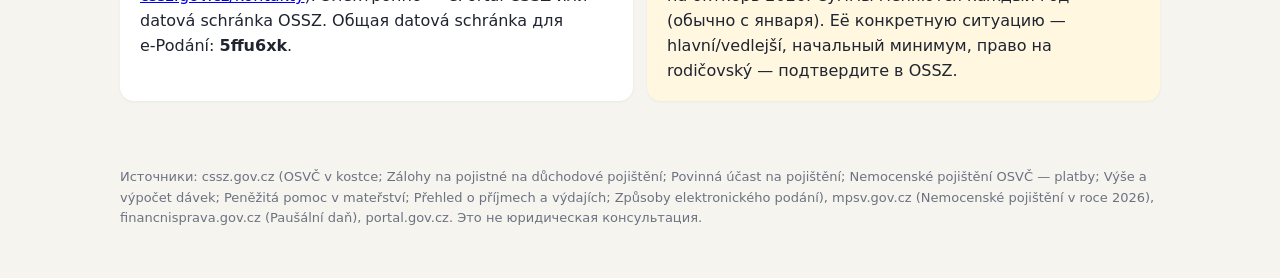
==== commit baf1631c: "Explain mateřská + rodičovský příspěvek totals Co-authored-by: Cursor <cursoragent@cursor.com>" ====
--- a/cssz.html
+++ b/cssz.html
@@ -182,7 +182,7 @@
   </details>
 
   <details class="acc addon">
-    <summary><span>Декретные (peněžitá pomoc v mateřství, PPM)<span class="s">условия, сроки, сколько платят</span></span></summary>
+    <summary><span>Декретные (mateřská) и rodičovský příspěvek<span class="s">условия, сроки, сколько платят — откуда «около 400 тысяч»</span></span></summary>
     <div class="body">
       <h4>Условия для OSVČ (оба одновременно)</h4>
       <ul>
@@ -199,10 +199,21 @@
         <li>При 500 Kč/мес — около 12 800 Kč в месяц. При 662 Kč — около 17 000 Kč</li>
         <li>Пока получает PPM, пенсионные zálohy и больничное за эти полные месяцы платить не нужно</li>
       </ul>
-      <h4>Если нет PPM</h4>
-      <p>Без больничного страхования декретных не будет. Можно сразу оформить <b>rodičovský příspěvek</b> в Úřad práce
-         (в 2026 году до 350 000 Kč на ребёнка в целом). Есть ли на него право у иностранки с přechodný pobyt, жены гражданина ЧР,
-         надо уточнить на Úřad práce до того, как на это рассчитывать.</p>
+      <h4>Mateřská + rodičovský = те самые «около 400 тысяч»</h4>
+      <p>Это два разных пособия, одно идёт за другим. Mateřská <b>не вычитается</b> из rodičovského.</p>
+      <table>
+        <tr><th>Что</th><th>Кто платит</th><th>Когда</th><th class="c">Сколько</th><th>Условие</th></tr>
+        <tr><td><b>Mateřská (PPM)</b></td><td>ČSSZ</td><td>28 недель: с 6–8 недели до родов</td><td class="c">≈ 41 000 Kč<span class="small">при 243 Kč/мес</span></td><td>Больничное страхование ≈ 9 месяцев заранее</td></tr>
+        <tr><td><b>Rodičovský příspěvek</b></td><td>Úřad práce</td><td>После mateřské, до 2–4 лет ребёнка (темп выбираете сами)</td><td class="c"><b>350 000 Kč</b><span class="small">на ребёнка в сумме, при двойне больше</span></td><td>Страхование не нужно</td></tr>
+        <tr class="hl"><td><b>Итого</b></td><td></td><td></td><td class="c"><b>≈ 390 000 Kč</b></td><td>Если оформлено больничное</td></tr>
+      </table>
+      <h4>Если больничного страхования нет</h4>
+      <ul>
+        <li>Mateřské не будет. Rodičovský можно получать <b>сразу с рождения</b></li>
+        <li>Но в месяц можно брать меньше (примерно до 10 000 Kč), поэтому 350 000 растянутся на более долгий срок</li>
+        <li>Rodičovský получает тот родитель, который сидит с ребёнком: <b>может и папа</b>. Муж — гражданин ЧР, так что право у семьи,
+            скорее всего, будет. Есть ли право лично у неё с přechodný pobyt, уточнить на Úřad práce</li>
+      </ul>
       <div class="note warn" style="margin-top:12px">
         <b>Практический вывод:</b> если дети в планах, больничное лучше оформить <b>как можно раньше</b>. Это 243 Kč в месяц, а без него
         декретных не будет вообще. Тот же принцип, что и с ожиданием в 8 месяцев для родов в PVZP Exclusive: оба срока идут с начала.
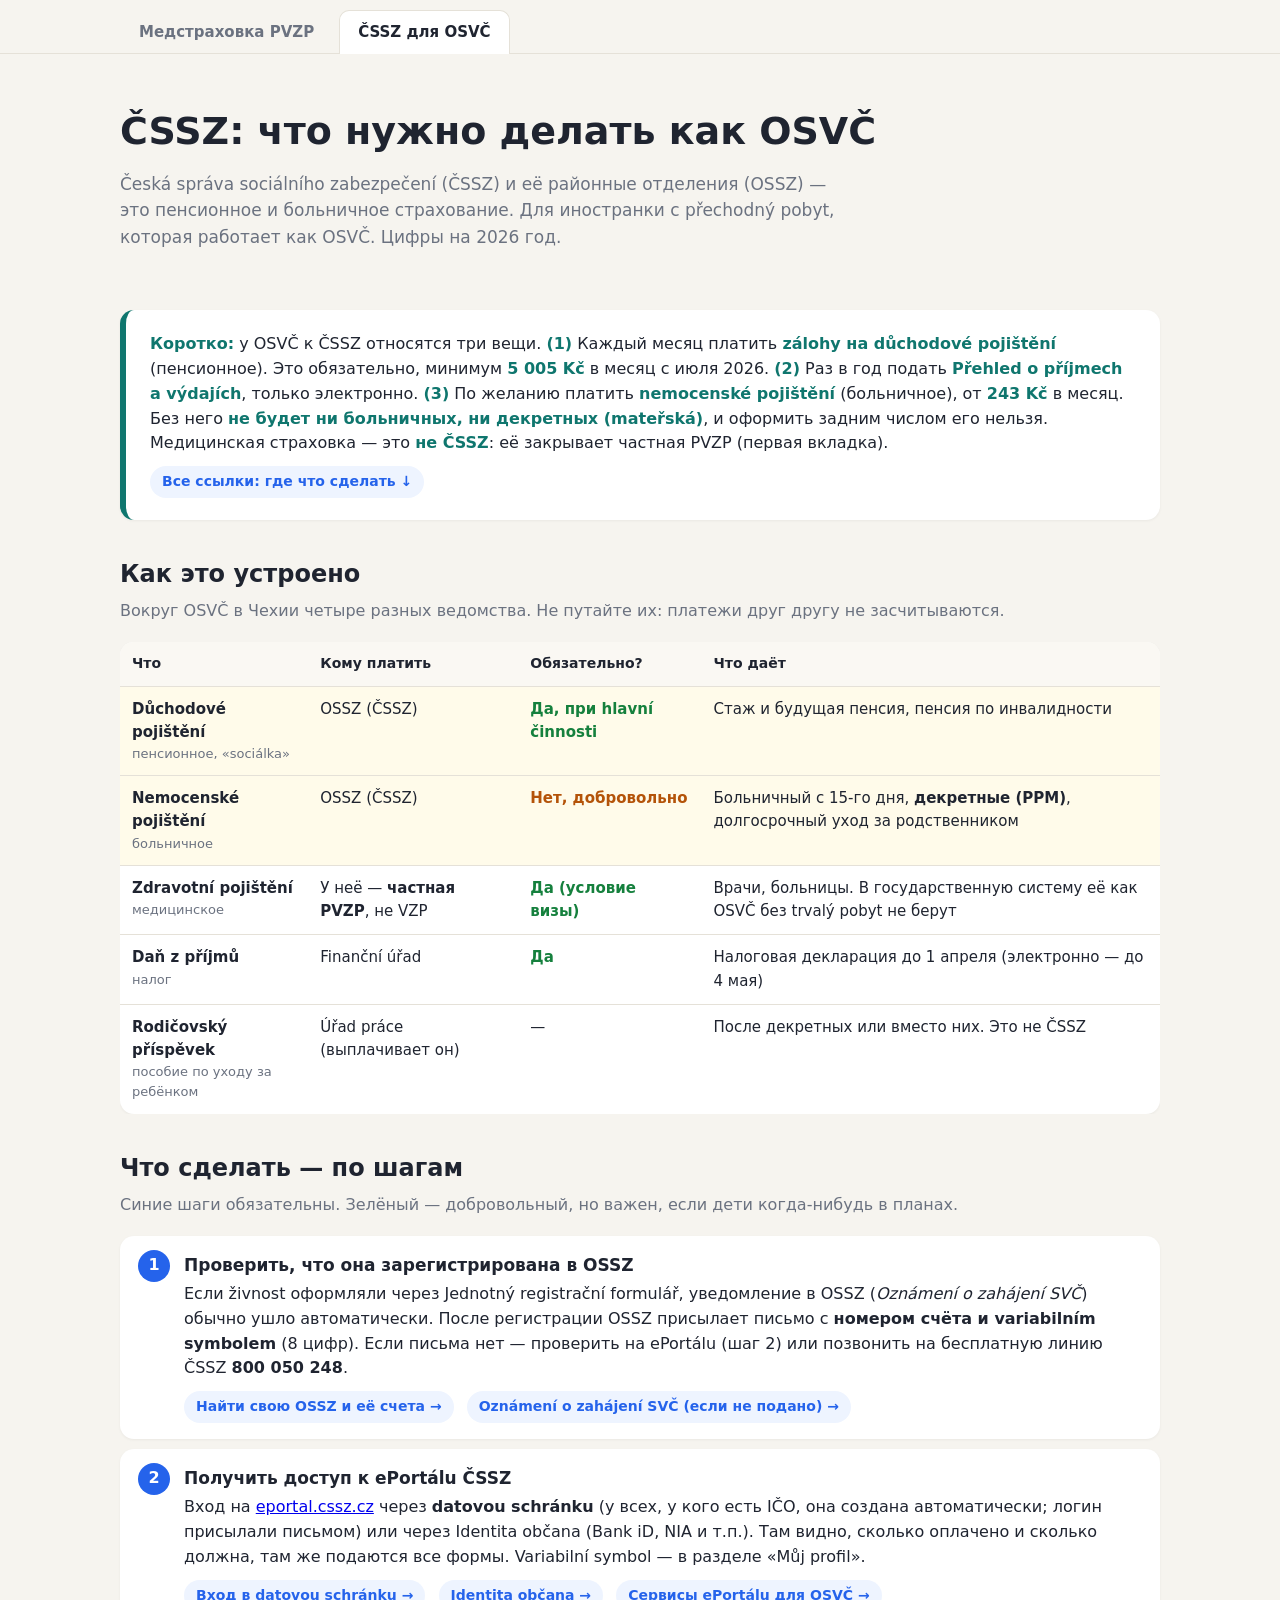
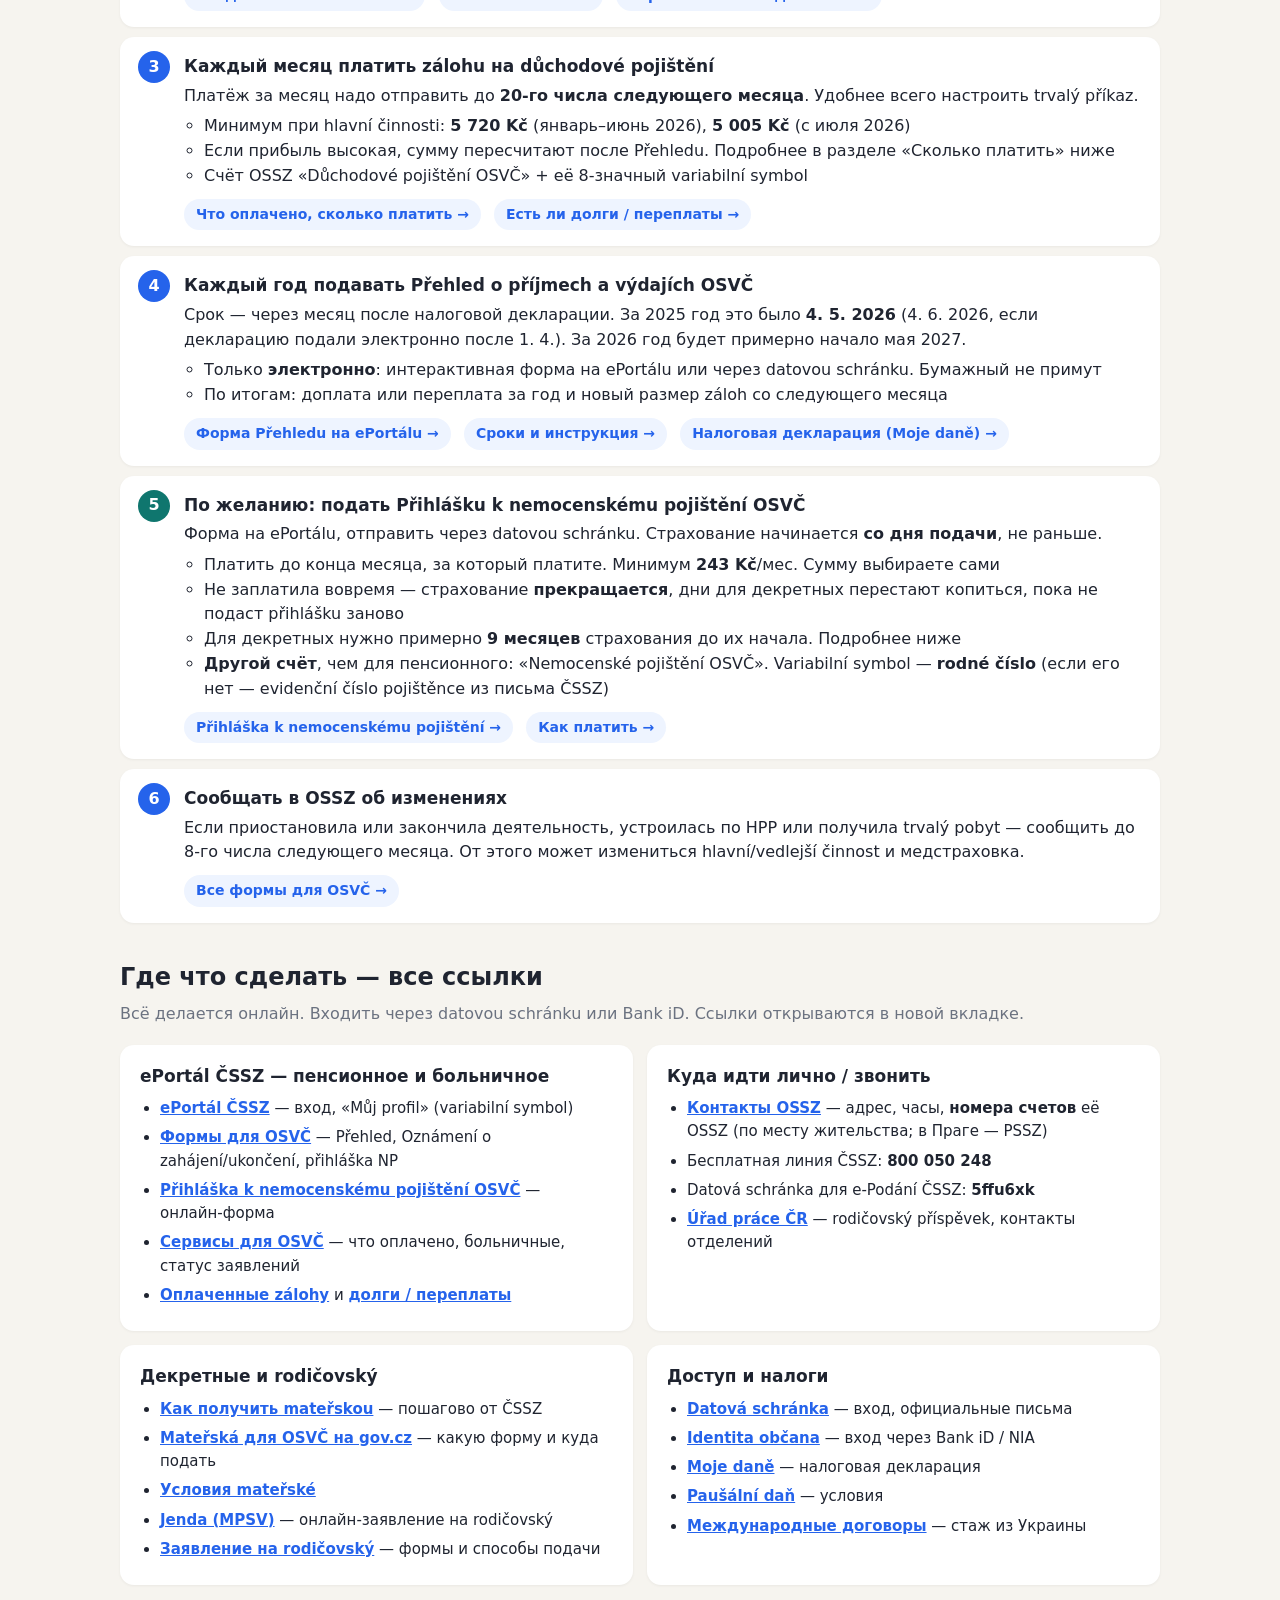
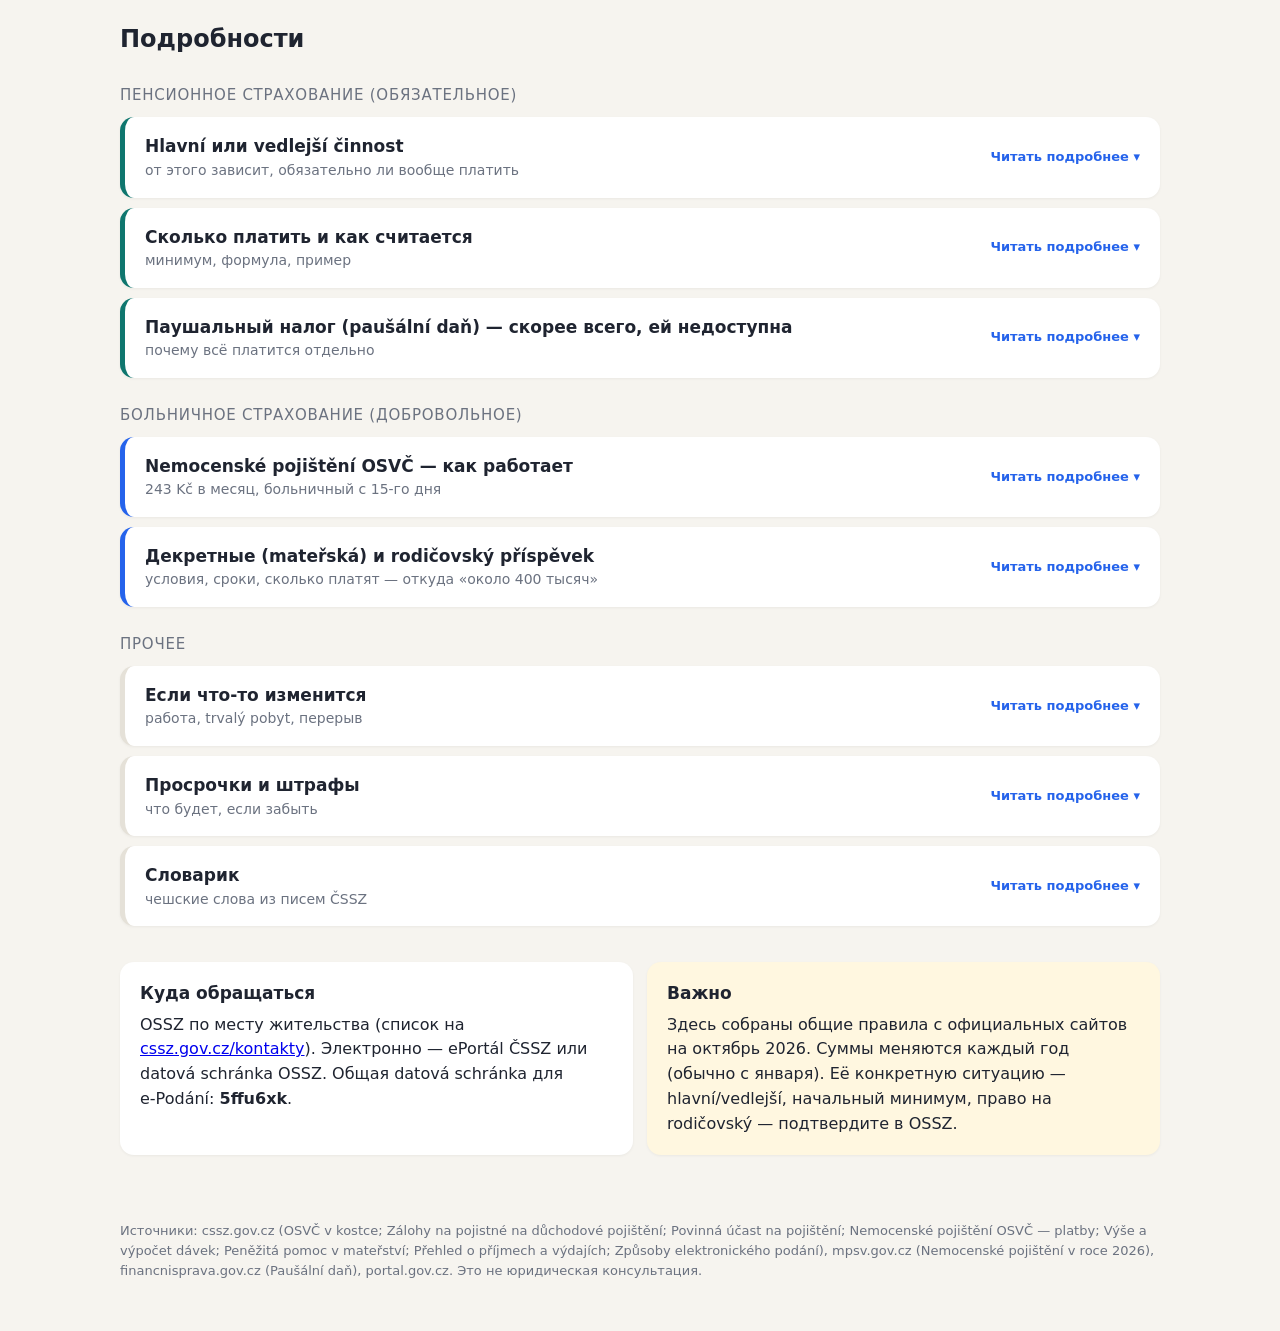
==== commit 05f8239e: "ČSSZ tab: add links to forms, services and offices Co-authored-by: Cursor <cursoragent@cursor.com>" ====
--- a/cssz.html
+++ b/cssz.html
@@ -4,7 +4,7 @@
 <meta charset="UTF-8">
 <meta name="viewport" content="width=device-width, initial-scale=1">
 <title>ČSSZ для OSVČ — что нужно делать</title>
-<link rel="stylesheet" href="style.css">
+<link rel="stylesheet" href="style.css?v=4">
 </head>
 <body>
 <nav class="tabs"><div class="wrap">
@@ -28,6 +28,7 @@
     <b>(3)</b> По желанию платить <b>nemocenské pojištění</b> (больничное), от <b>243 Kč</b> в месяц. Без него
     <b>не будет ни больничных, ни декретных (mateřská)</b>, и оформить задним числом его нельзя.
     Медицинская страховка — это <b>не ČSSZ</b>: её закрывает частная PVZP (первая вкладка).
+    <div><a class="go" href="#links">Все ссылки: где что сделать ↓</a></div>
   </div>
 </section>
 
@@ -53,14 +54,20 @@
     <li>
       <b class="t">Проверить, что она зарегистрирована в OSSZ</b>
       Если živnost оформляли через Jednotný registrační formulář, уведомление в OSSZ (<i>Oznámení o zahájení SVČ</i>)
-      обычно ушло автоматически. Проверить можно на ePortálu (шаг 2) или позвонить в OSSZ по месту жительства.
-      Там же узнать <b>номер счёта OSSZ и variabilní symbol</b> для платежей.
+      обычно ушло автоматически. После регистрации OSSZ присылает письмо с <b>номером счёта и variabilním symbolem</b> (8 цифр).
+      Если письма нет — проверить на ePortálu (шаг 2) или позвонить на бесплатную линию ČSSZ <b>800 050 248</b>.
+      <div><a class="go" href="https://www.cssz.gov.cz/kontakty" target="_blank" rel="noopener">Найти свою OSSZ и её счета →</a>
+           <a class="go" href="https://eportal.cssz.cz/tiskopisy-pro-osvc" target="_blank" rel="noopener">Oznámení o zahájení SVČ (если не подано) →</a></div>
     </li>
     <li>
       <b class="t">Получить доступ к ePortálu ČSSZ</b>
       Вход на <a href="https://eportal.cssz.cz" target="_blank" rel="noopener">eportal.cssz.cz</a> через
       <b>datovou schránku</b> (у всех, у кого есть IČO, она создана автоматически; логин присылали письмом) или через
       Identita občana (Bank iD, NIA и т.п.). Там видно, сколько оплачено и сколько должна, там же подаются все формы.
+      Variabilní symbol — в разделе «Můj profil».
+      <div><a class="go" href="https://www.mojedatovaschranka.cz" target="_blank" rel="noopener">Вход в datovou schránku →</a>
+           <a class="go" href="https://www.identitaobcana.cz" target="_blank" rel="noopener">Identita občana →</a>
+           <a class="go" href="https://eportal.cssz.cz/sluzby-pro-osvc" target="_blank" rel="noopener">Сервисы ePortálu для OSVČ →</a></div>
     </li>
     <li>
       <b class="t">Каждый месяц платить zálohu на důchodové pojištění</b>
@@ -68,7 +75,10 @@
       <ul>
         <li>Минимум при hlavní činnosti: <b>5 720 Kč</b> (январь–июнь 2026), <b>5 005 Kč</b> (с июля 2026)</li>
         <li>Если прибыль высокая, сумму пересчитают после Přehledu. Подробнее в разделе «Сколько платить» ниже</li>
-      </ul>
+        <li>Счёт OSSZ «Důchodové pojištění OSVČ» + её 8‑значный variabilní symbol</li>
+      </ul>
+      <div><a class="go" href="https://eportal.cssz.cz/web/portal/-/sluzby/informace-o-zaplacenych-zalohach-na-duchodove-pojisteni-osvc" target="_blank" rel="noopener">Что оплачено, сколько платить →</a>
+           <a class="go" href="https://eportal.cssz.cz/web/portal/-/sluzby/stav-pohledavek-na-pojistnem-penale-a-pokutach-osvc" target="_blank" rel="noopener">Есть ли долги / переплаты →</a></div>
     </li>
     <li>
       <b class="t">Каждый год подавать Přehled o příjmech a výdajích OSVČ</b>
@@ -78,6 +88,9 @@
         <li>Только <b>электронно</b>: интерактивная форма на ePortálu или через datovou schránku. Бумажный не примут</li>
         <li>По итогам: доплата или переплата за год и новый размер záloh со следующего месяца</li>
       </ul>
+      <div><a class="go" href="https://eportal.cssz.cz/tiskopisy-pro-osvc" target="_blank" rel="noopener">Форма Přehledu на ePortálu →</a>
+           <a class="go" href="https://www.cssz.gov.cz/prehled-o-prijmech-a-vydajich" target="_blank" rel="noopener">Сроки и инструкция →</a>
+           <a class="go" href="https://mojedane.gov.cz" target="_blank" rel="noopener">Налоговая декларация (Moje daně) →</a></div>
     </li>
     <li class="opt">
       <b class="t">По желанию: подать Přihlášku k nemocenskému pojištění OSVČ</b>
@@ -86,14 +99,66 @@
         <li>Платить до конца месяца, за который платите. Минимум <b>243 Kč</b>/мес. Сумму выбираете сами</li>
         <li>Не заплатила вовремя — страхование <b>прекращается</b>, дни для декретных перестают копиться, пока не подаст přihlášku заново</li>
         <li>Для декретных нужно примерно <b>9 месяцев</b> страхования до их начала. Подробнее ниже</li>
-      </ul>
+        <li><b>Другой счёт</b>, чем для пенсионного: «Nemocenské pojištění OSVČ». Variabilní symbol — <b>rodné číslo</b>
+            (если его нет — evidenční číslo pojištěnce из письма ČSSZ)</li>
+      </ul>
+      <div><a class="go" href="https://eportal.cssz.cz/web/portal/tiskopisy-dnposvc" target="_blank" rel="noopener">Přihláška k nemocenskému pojištění →</a>
+           <a class="go" href="https://www.cssz.gov.cz/osvc-nemocenske-pojisteni-platby-pojistneho" target="_blank" rel="noopener">Как платить →</a></div>
     </li>
     <li>
       <b class="t">Сообщать в OSSZ об изменениях</b>
       Если приостановила или закончила деятельность, устроилась по HPP или получила trvalý pobyt — сообщить
       до 8-го числа следующего месяца. От этого может измениться hlavní/vedlejší činnost и медстраховка.
+      <div><a class="go" href="https://eportal.cssz.cz/tiskopisy-pro-osvc" target="_blank" rel="noopener">Все формы для OSVČ →</a></div>
     </li>
   </ol>
+</section>
+
+<section id="links">
+  <h2>Где что сделать — все ссылки</h2>
+  <p class="sub">Всё делается онлайн. Входить через datovou schránku или Bank iD. Ссылки открываются в новой вкладке.</p>
+  <div class="links">
+    <div class="lk">
+      <h3>ePortál ČSSZ — пенсионное и больничное</h3>
+      <ul>
+        <li><a href="https://eportal.cssz.cz" target="_blank" rel="noopener">ePortál ČSSZ</a> — вход, «Můj profil» (variabilní symbol)</li>
+        <li><a href="https://eportal.cssz.cz/tiskopisy-pro-osvc" target="_blank" rel="noopener">Формы для OSVČ</a> — Přehled, Oznámení o zahájení/ukončení, přihláška NP</li>
+        <li><a href="https://eportal.cssz.cz/web/portal/tiskopisy-dnposvc" target="_blank" rel="noopener">Přihláška k nemocenskému pojištění OSVČ</a> — онлайн‑форма</li>
+        <li><a href="https://eportal.cssz.cz/sluzby-pro-osvc" target="_blank" rel="noopener">Сервисы для OSVČ</a> — что оплачено, больничные, статус заявлений</li>
+        <li><a href="https://eportal.cssz.cz/web/portal/-/sluzby/informace-o-zaplacenych-zalohach-na-duchodove-pojisteni-osvc" target="_blank" rel="noopener">Оплаченные zálohy</a> и
+            <a href="https://eportal.cssz.cz/web/portal/-/sluzby/stav-pohledavek-na-pojistnem-penale-a-pokutach-osvc" target="_blank" rel="noopener">долги / переплаты</a></li>
+      </ul>
+    </div>
+    <div class="lk">
+      <h3>Куда идти лично / звонить</h3>
+      <ul>
+        <li><a href="https://www.cssz.gov.cz/kontakty" target="_blank" rel="noopener">Контакты OSSZ</a> — адрес, часы, <b>номера счетов</b> её OSSZ (по месту жительства; в Праге — PSSZ)</li>
+        <li>Бесплатная линия ČSSZ: <b>800 050 248</b></li>
+        <li>Datová schránka для e‑Podání ČSSZ: <b>5ffu6xk</b></li>
+        <li><a href="https://www.uradprace.cz" target="_blank" rel="noopener">Úřad práce ČR</a> — rodičovský příspěvek, контакты отделений</li>
+      </ul>
+    </div>
+    <div class="lk">
+      <h3>Декретные и rodičovský</h3>
+      <ul>
+        <li><a href="https://www.cssz.gov.cz/web/edavky/zamestnanec-materska" target="_blank" rel="noopener">Как получить mateřskou</a> — пошагово от ČSSZ</li>
+        <li><a href="https://portal.gov.cz/sluzby-vs/penezita-pomoc-v-materstvi-osvc-S1687" target="_blank" rel="noopener">Mateřská для OSVČ на gov.cz</a> — какую форму и куда подать</li>
+        <li><a href="https://www.cssz.gov.cz/penezita-pomoc-v-materstvi" target="_blank" rel="noopener">Условия mateřské</a></li>
+        <li><a href="https://jenda.mpsv.cz/" target="_blank" rel="noopener">Jenda (MPSV)</a> — онлайн‑заявление на rodičovský</li>
+        <li><a href="https://mpsv.gov.cz/zadost-o-rodicovsky-prispevek" target="_blank" rel="noopener">Заявление на rodičovský</a> — формы и способы подачи</li>
+      </ul>
+    </div>
+    <div class="lk">
+      <h3>Доступ и налоги</h3>
+      <ul>
+        <li><a href="https://www.mojedatovaschranka.cz" target="_blank" rel="noopener">Datová schránka</a> — вход, официальные письма</li>
+        <li><a href="https://www.identitaobcana.cz" target="_blank" rel="noopener">Identita občana</a> — вход через Bank iD / NIA</li>
+        <li><a href="https://mojedane.gov.cz" target="_blank" rel="noopener">Moje daně</a> — налоговая декларация</li>
+        <li><a href="https://financnisprava.gov.cz/cs/dane/dane/dan-z-prijmu/pausalni-dan/obecne-informace" target="_blank" rel="noopener">Paušální daň</a> — условия</li>
+        <li><a href="https://www.cssz.gov.cz/mezinarodni-smlouvy" target="_blank" rel="noopener">Международные договоры</a> — стаж из Украины</li>
+      </ul>
+    </div>
+  </div>
 </section>
 
 <section>
@@ -199,21 +264,87 @@
         <li>При 500 Kč/мес — около 12 800 Kč в месяц. При 662 Kč — около 17 000 Kč</li>
         <li>Пока получает PPM, пенсионные zálohy и больничное за эти полные месяцы платить не нужно</li>
       </ul>
-      <h4>Mateřská + rodičovský = те самые «около 400 тысяч»</h4>
-      <p>Это два разных пособия, одно идёт за другим. Mateřská <b>не вычитается</b> из rodičovského.</p>
+      <h4>Как оформить, когда придёт время</h4>
+      <ol>
+        <li><b>Гинеколог</b> отправляет в ČSSZ электронное «Potvrzení o datu porodu» и даёт ей его номер (identifikátor)</li>
+        <li>Она подаёт в свою OSSZ <b>«Žádost o nemocenskou dávku OSVČ»</b>: номер от гинеколога и дату начала mateřské
+            (за 6–8 недель до родов). Через ePortál или datovou schránku</li>
+        <li>Статус заявления виден на ePortálu в сервисах для OSVČ</li>
+        <li>Когда mateřská заканчивается, подать заявление на <b>rodičovský</b> в Úřad práce (онлайн через Jenda). Сам он не начнётся.
+            С 2027 года на rodičovský до родов можно подать заявление ещё во время беременности</li>
+      </ol>
+      <div><a class="go" href="https://www.cssz.gov.cz/web/edavky/zamestnanec-materska" target="_blank" rel="noopener">Mateřská пошагово (ČSSZ) →</a>
+           <a class="go" href="https://portal.gov.cz/sluzby-vs/penezita-pomoc-v-materstvi-osvc-S1687" target="_blank" rel="noopener">Mateřská для OSVČ (gov.cz) →</a>
+           <a class="go" href="https://jenda.mpsv.cz/" target="_blank" rel="noopener">Rodičovský онлайн (Jenda) →</a></div>
+
+      <h4>Mateřská + rodičovský — два разных пособия</h4>
+      <p>Одно идёт за другим. Mateřská <b>не вычитается</b> из rodičovského. Для детей, родившихся с <b>1. 1. 2027</b>,
+         rodičovský повысили с 350 000 до <b>400 000 Kč</b> (закон 152/2026 Sb.).</p>
       <table>
         <tr><th>Что</th><th>Кто платит</th><th>Когда</th><th class="c">Сколько</th><th>Условие</th></tr>
-        <tr><td><b>Mateřská (PPM)</b></td><td>ČSSZ</td><td>28 недель: с 6–8 недели до родов</td><td class="c">≈ 41 000 Kč<span class="small">при 243 Kč/мес</span></td><td>Больничное страхование ≈ 9 месяцев заранее</td></tr>
-        <tr><td><b>Rodičovský příspěvek</b></td><td>Úřad práce</td><td>После mateřské, до 2–4 лет ребёнка (темп выбираете сами)</td><td class="c"><b>350 000 Kč</b><span class="small">на ребёнка в сумме, при двойне больше</span></td><td>Страхование не нужно</td></tr>
-        <tr class="hl"><td><b>Итого</b></td><td></td><td></td><td class="c"><b>≈ 390 000 Kč</b></td><td>Если оформлено больничное</td></tr>
+        <tr><td><b>Mateřská (PPM)</b></td><td>ČSSZ</td><td>28 недель: с 6–8 недели до родов</td><td class="c">≈ 41 000 Kč<span class="small">при 243 Kč/мес, больше при больших взносах</span></td><td>Больничное страхование ≈ 9 месяцев заранее</td></tr>
+        <tr><td><b>Rodičovský příspěvek</b></td><td>Úřad práce</td><td>До 3 лет ребёнка, темп выбираете сами</td><td class="c"><b>400 000 Kč</b><span class="small">в сумме, дети с 2027 г.; двойня — 800 000</span></td><td>Страхование не нужно</td></tr>
+        <tr class="hl"><td><b>Итого</b></td><td></td><td></td><td class="c"><b>≈ 441 000 Kč</b></td><td>Если оформлено больничное</td></tr>
       </table>
-      <h4>Если больничного страхования нет</h4>
-      <ul>
-        <li>Mateřské не будет. Rodičovský можно получать <b>сразу с рождения</b></li>
-        <li>Но в месяц можно брать меньше (примерно до 10 000 Kč), поэтому 350 000 растянутся на более долгий срок</li>
-        <li>Rodičovský получает тот родитель, который сидит с ребёнком: <b>может и папа</b>. Муж — гражданин ЧР, так что право у семьи,
-            скорее всего, будет. Есть ли право лично у неё с přechodný pobyt, уточнить на Úřad práce</li>
-      </ul>
+      <h4>Как работает rodičovský</h4>
+      <ul>
+        <li><b>С 2027 года:</b> беременная получает 15 000 Kč в месяц ещё за 2 месяца до месяца родов. Это в счёт 400 000, а не сверху.
+            Если в это время уже идёт mateřská, доплачивают только разницу</li>
+        <li><b>Сколько брать в месяц</b>, выбираете сами: до <b>15 000 Kč</b> может каждый. Больше можно, если у одного из родителей
+            есть DVZ (средний дневной доход по больничному страхованию). Тогда максимум = 70 % × 30 × DVZ. Берётся DVZ того родителя, у кого он больше</li>
+        <li><b>Только до 3 лет ребёнка.</b> Что не успели взять до 3 лет, сгорает. При 15 000 Kč/мес 400 000 уходят примерно за 27 месяцев</li>
+        <li>Сумму можно менять раз в 3 месяца. Получает тот родитель, который сидит с ребёнком: <b>может и папа</b></li>
+        <li>Если у неё больничного не было, но муж работает по HPP, лимит считают по <b>его</b> DVZ</li>
+        <li>Есть ли право лично у неё с přechodný pobyt, уточнить на Úřad práce. У мужа как гражданина ЧР право, скорее всего, есть</li>
+      </ul>
+
+      <h4>Калькулятор</h4>
+      <div class="calc" id="calc">
+        <div class="sl">
+          <label>Сколько платить за больничное в месяц <output id="oPay"></output></label>
+          <input type="range" id="sPay" min="243" max="2000" step="1" value="500">
+          <div class="hint" id="hPay"></div>
+        </div>
+        <div class="sl">
+          <label>Сколько месяцев платить до начала mateřské <output id="oMon"></output></label>
+          <input type="range" id="sMon" min="0" max="24" step="1" value="12">
+          <div class="hint">Mateřská начинается за 6–8 недель до родов. Нужно минимум ≈ 9 месяцев (270 дней)</div>
+        </div>
+        <div class="sl">
+          <label>Зарплата мужа brutto по HPP <output id="oHus"></output></label>
+          <input type="range" id="sHus" min="0" max="120000" step="1000" value="0">
+          <div class="hint">0 — если не работает по найму или неизвестно. Нужна только для лимита rodičovského</div>
+        </div>
+        <div class="sl">
+          <label>Сколько брать rodičovského в месяц <output id="oRod"></output></label>
+          <input type="range" id="sRod" min="3000" max="15000" step="500" value="15000">
+          <div class="hint" id="hRod"></div>
+        </div>
+
+        <div class="cards">
+          <div class="cc"><span>Заплатит за больничное</span><b id="rPaid"></b></div>
+          <div class="cc"><span>Mateřská в месяц</span><b id="rPpmM"></b></div>
+          <div class="cc"><span>Mateřská за 28 недель</span><b id="rPpm"></b></div>
+          <div class="cc hl"><span>Возврат</span><b id="rRatio"></b></div>
+        </div>
+        <div class="cards">
+          <div class="cc"><span>Rodičovský до родов</span><b id="rPre"></b></div>
+          <div class="cc"><span>Rodičovský после родов</span><b id="rRod"></b></div>
+          <div class="cc"><span>Сколько месяцев</span><b id="rRodM"></b></div>
+          <div class="cc hl"><span>Всего получит семья</span><b id="rTot"></b></div>
+        </div>
+        <div id="rWarn"></div>
+
+        <div class="tl" id="tl"></div>
+        <div class="legend">
+          <span><i style="background:#94a3b8"></i>платит за больничное</span>
+          <span><i style="background:var(--accent)"></i>mateřská</span>
+          <span><i style="background:var(--full)"></i>rodičovský</span>
+          <span><i style="background:#fca5a5"></i>после 3 лет ребёнка — уже не платят</span>
+        </div>
+        <p class="src">Расчёт примерный: ставки 2026 года, постоянный взнос каждый месяц, ребёнок родился в 2027 году или позже.
+           Точную сумму считает ČSSZ и Úřad práce.</p>
+      </div>
       <div class="note warn" style="margin-top:12px">
         <b>Практический вывод:</b> если дети в планах, больничное лучше оформить <b>как можно раньше</b>. Это 243 Kč в месяц, а без него
         декретных не будет вообще. Тот же принцип, что и с ожиданием в 8 месяцев для родов в PVZP Exclusive: оба срока идут с начала.
@@ -292,5 +423,80 @@
 </footer>
 
 </div>
+<script>
+  const $ = id => document.getElementById(id);
+  const kc = n => Math.round(n).toLocaleString("cs-CZ") + " Kč";
+  const ROD_TOTAL = 400000, PPM_DAYS = 196, PPM_BEFORE_BIRTH = 1.6, PPM_MONTHS = PPM_DAYS / 30.42;
+
+  const reduce = d => Math.min(d, 1633) + 0.6 * Math.max(0, Math.min(d, 2449) - 1633) + 0.3 * Math.max(0, Math.min(d, 4897) - 2449);
+  const ppmDaily = pay => 0.7 * reduce(Math.max(9000, pay / 0.027) * 12 / 365);
+
+  function calc() {
+    const pay = +$("sPay").value, months = +$("sMon").value, hus = +$("sHus").value;
+    const eligible = months >= 9;
+
+    const day = eligible ? ppmDaily(pay) : 0;
+    const ppmMonth = day * 30, ppmTotal = day * PPM_DAYS, paid = pay * months;
+
+    const rMother = eligible ? reduce(Math.max(9000, pay / 0.027) * 12 / 365) : 0;
+    const rHusband = hus > 0 ? reduce(hus * 12 / 365) : 0;
+    const rodMax = Math.max(15000, Math.floor(21 * Math.max(rMother, rHusband) / 500) * 500);
+    const sRod = $("sRod");
+    sRod.max = rodMax;
+    if (+sRod.value > rodMax) sRod.value = rodMax;
+    const rod = +sRod.value;
+
+    const pre = 2 * Math.max(0, 15000 - ppmMonth);
+    const remaining = ROD_TOTAL - pre;
+    const start = eligible ? PPM_MONTHS - PPM_BEFORE_BIRTH : 0;
+    const avail = 36 - start;
+    const need = remaining / rod;
+    const used = Math.min(need, avail);
+    const got = Math.min(remaining, rod * avail);
+    const lost = remaining - got;
+
+    $("oPay").textContent = kc(pay) + " / мес";
+    $("oMon").textContent = months + " мес";
+    $("oHus").textContent = hus ? kc(hus) : "нет";
+    $("oRod").textContent = kc(rod) + " / мес";
+
+    const h = $("hPay");
+    if (pay > 662) { h.className = "hint bad"; h.textContent = "Больше 662 Kč можно, только если это позволяет последний Přehled (высокая прибыль). При минимальном пенсионном взносе потолок ≈ 460–530 Kč."; }
+    else if (pay > 530) { h.className = "hint bad"; h.textContent = "Если Přehled уже подавали с минимальным пенсионным взносом, потолок ≈ 460–530 Kč. 662 Kč — только если Přehledu ещё не было."; }
+    else { h.className = "hint"; h.textContent = "Минимум 243 Kč. Сумма определяет размер mateřské и больничных."; }
+    $("hRod").textContent = rodMax > 15000
+      ? `Максимум ${kc(rodMax)} — по DVZ ${rHusband > rMother ? "мужа" : "жены"}.`
+      : "Максимум 15 000 Kč: ни у кого из родителей DVZ не даёт больше.";
+
+    $("rPaid").textContent = kc(paid);
+    $("rPpmM").textContent = eligible ? "≈ " + kc(ppmMonth) : "0 Kč";
+    $("rPpm").textContent = kc(ppmTotal);
+    $("rRatio").textContent = eligible && paid ? `× ${(ppmTotal / paid).toFixed(1)}` : "—";
+    $("rPre").textContent = kc(pre);
+    $("rRod").textContent = kc(got);
+    $("rRodM").textContent = Math.ceil(used) + " мес";
+    $("rTot").textContent = kc(ppmTotal + pre + got);
+
+    const w = [];
+    if (!eligible) {
+      w.push(`<div class="warn bad">Меньше 9 месяцев (270 дней) — <b>mateřské не будет</b>. Взносы дали бы только больничный. Rodičovský — да, с рождения.</div>`);
+    } else {
+      const base = ppmDaily(243) * PPM_DAYS, extra = (pay - 243) * months;
+      if (pay > 243) w.push(`<div class="warn">По сравнению с минимумом 243 Kč: доплатите <b>${kc(extra)}</b> за ${months} мес, а mateřská будет больше на <b>${kc(ppmTotal - base)}</b>.</div>`);
+    }
+    if (lost > 0) w.push(`<div class="warn bad">При ${kc(rod)} в месяц не успеете получить всё до 3 лет ребёнка: <b>сгорит ${kc(lost)}</b>. Увеличьте сумму в месяц.</div>`);
+    $("rWarn").innerHTML = w.join("");
+
+    const seg = (m, bg, txt) => m > 0 ? `<div style="flex:${m};background:${bg}" title="${txt}">${m >= 3 ? txt : ""}</div>` : "";
+    $("tl").innerHTML =
+      seg(months, "#94a3b8", `взносы ${months} мес`) +
+      (eligible ? seg(PPM_MONTHS, "var(--accent)", "mateřská 6,5 мес") : "") +
+      seg(used, "var(--full)", `rodičovský ${Math.ceil(used)} мес`) +
+      seg(Math.max(0, need - avail), "#fca5a5", "сгорает");
+  }
+
+  ["sPay", "sMon", "sHus", "sRod"].forEach(id => $(id).addEventListener("input", calc));
+  calc();
+</script>
 </body>
 </html>
--- a/style.css
+++ b/style.css
@@ -44,6 +44,39 @@
 .steps > li b.t { display: block; font-size: 17px; margin-bottom: 4px; }
 .steps > li.opt::before { background: var(--full); }
 .steps > li ul { margin: 6px 0 0; padding-left: 20px; }
+
+.go {
+  display: inline-block; margin: 10px 8px 0 0; padding: 5px 12px; border-radius: 999px; background: #eef4ff;
+  color: var(--accent); font-size: 14px; font-weight: 600; text-decoration: none;
+}
+.go:hover { background: var(--accent); color: #fff; }
+.links { display: grid; grid-template-columns: 1fr 1fr; gap: 14px; }
+.lk { background: var(--card); border-radius: var(--radius); padding: 18px 20px; box-shadow: 0 1px 3px rgba(0,0,0,.05); }
+.lk h3 { margin: 0 0 8px; font-size: 17px; }
+.lk ul { margin: 0; padding-left: 20px; font-size: 15px; }
+.lk li { margin-bottom: 6px; }
+.lk a { color: var(--accent); font-weight: 600; }
+#links { scroll-margin-top: 70px; }
+@media (max-width: 760px) { .links { grid-template-columns: 1fr; } }
+
+.calc { background: #fbfaf7; border: 1px solid var(--line); border-radius: var(--radius); padding: 18px 20px; }
+.calc .sl { margin-bottom: 16px; }
+.calc .sl label { display: flex; justify-content: space-between; gap: 10px; font-weight: 600; font-size: 15px; }
+.calc .sl output { color: var(--accent); white-space: nowrap; }
+.calc input[type=range] { width: 100%; accent-color: var(--accent); margin: 6px 0 2px; }
+.calc .hint { font-size: 13px; color: var(--muted); }
+.calc .hint.bad { color: var(--no); }
+.calc .cards { display: grid; grid-template-columns: repeat(4, 1fr); gap: 10px; margin-top: 10px; }
+.calc .cc { background: var(--card); border-radius: 10px; padding: 10px 12px; border: 1px solid var(--line); }
+.calc .cc span { display: block; font-size: 13px; color: var(--muted); }
+.calc .cc b { font-size: 19px; }
+.calc .cc.hl { background: var(--full-soft); border-color: #b6e3da; }
+.calc .cc.hl b { color: var(--full); }
+.calc .warn { margin-top: 10px; padding: 10px 12px; border-radius: 10px; background: var(--warn-soft); color: var(--warn); font-size: 14px; }
+.calc .warn.bad { background: #fde8e8; color: var(--no); }
+.tl { display: flex; height: 30px; border-radius: 8px; overflow: hidden; margin: 16px 0 6px; font-size: 12px; font-weight: 600; color: #fff; }
+.tl div { display: flex; align-items: center; justify-content: center; white-space: nowrap; overflow: hidden; min-width: 0; }
+@media (max-width: 760px) { .calc .cards { grid-template-columns: 1fr 1fr; } }
 header { padding: 48px 0 24px; }
 header h1 { font-size: clamp(26px, 4vw, 38px); margin: 0 0 10px; }
 header p { color: var(--muted); margin: 0; max-width: 720px; font-size: 17px; }
